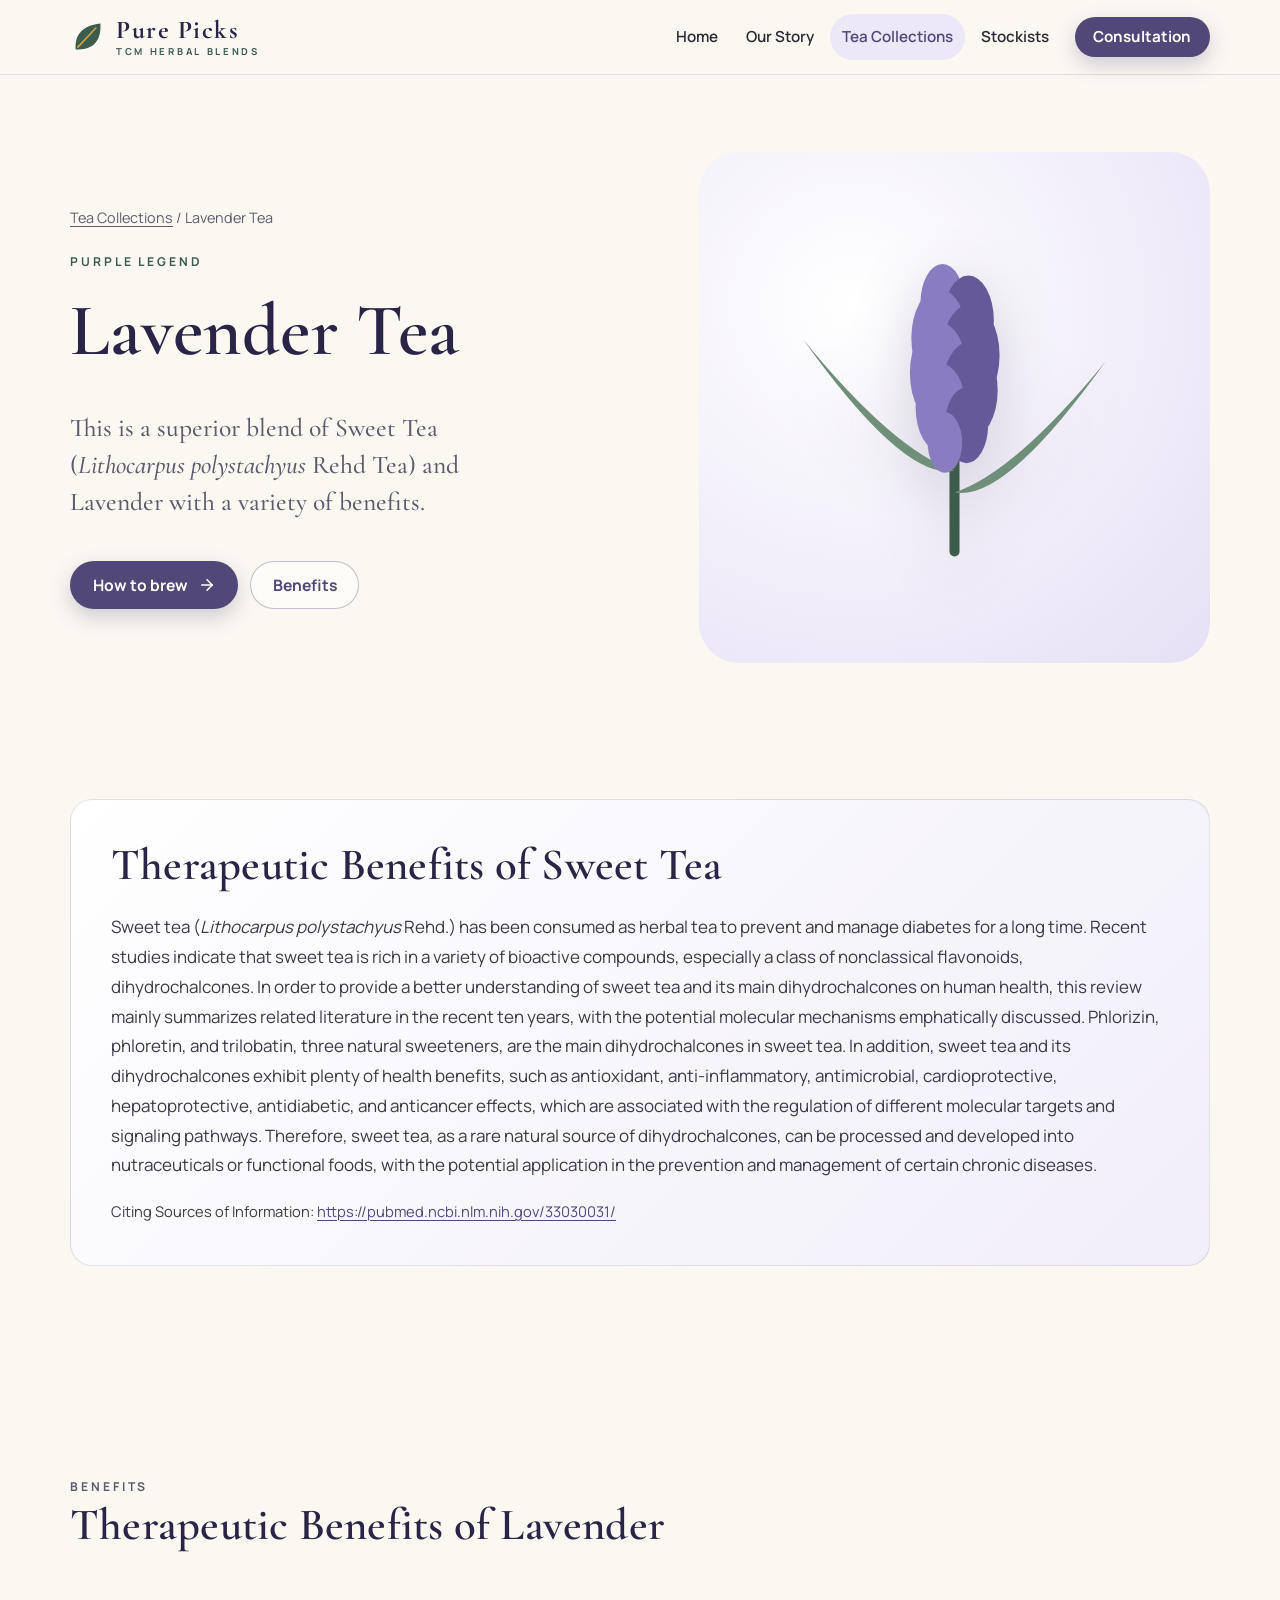
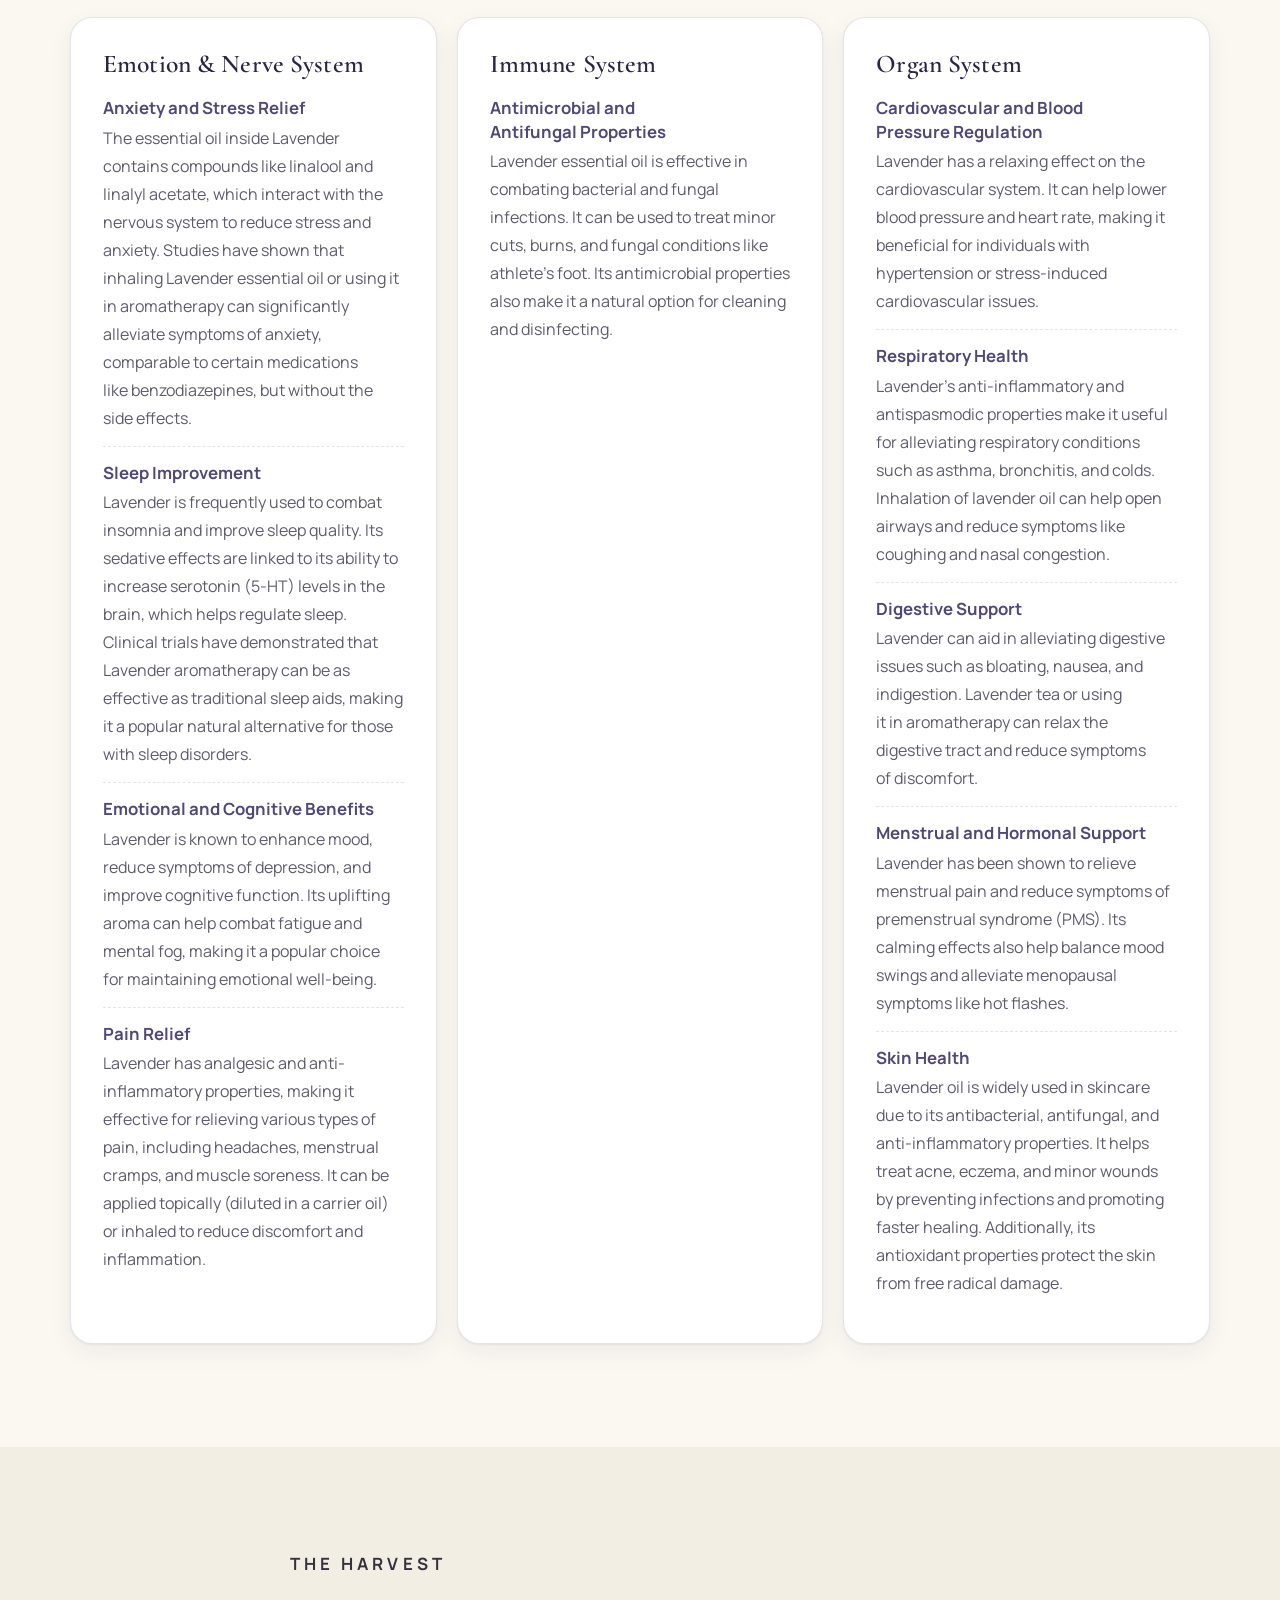
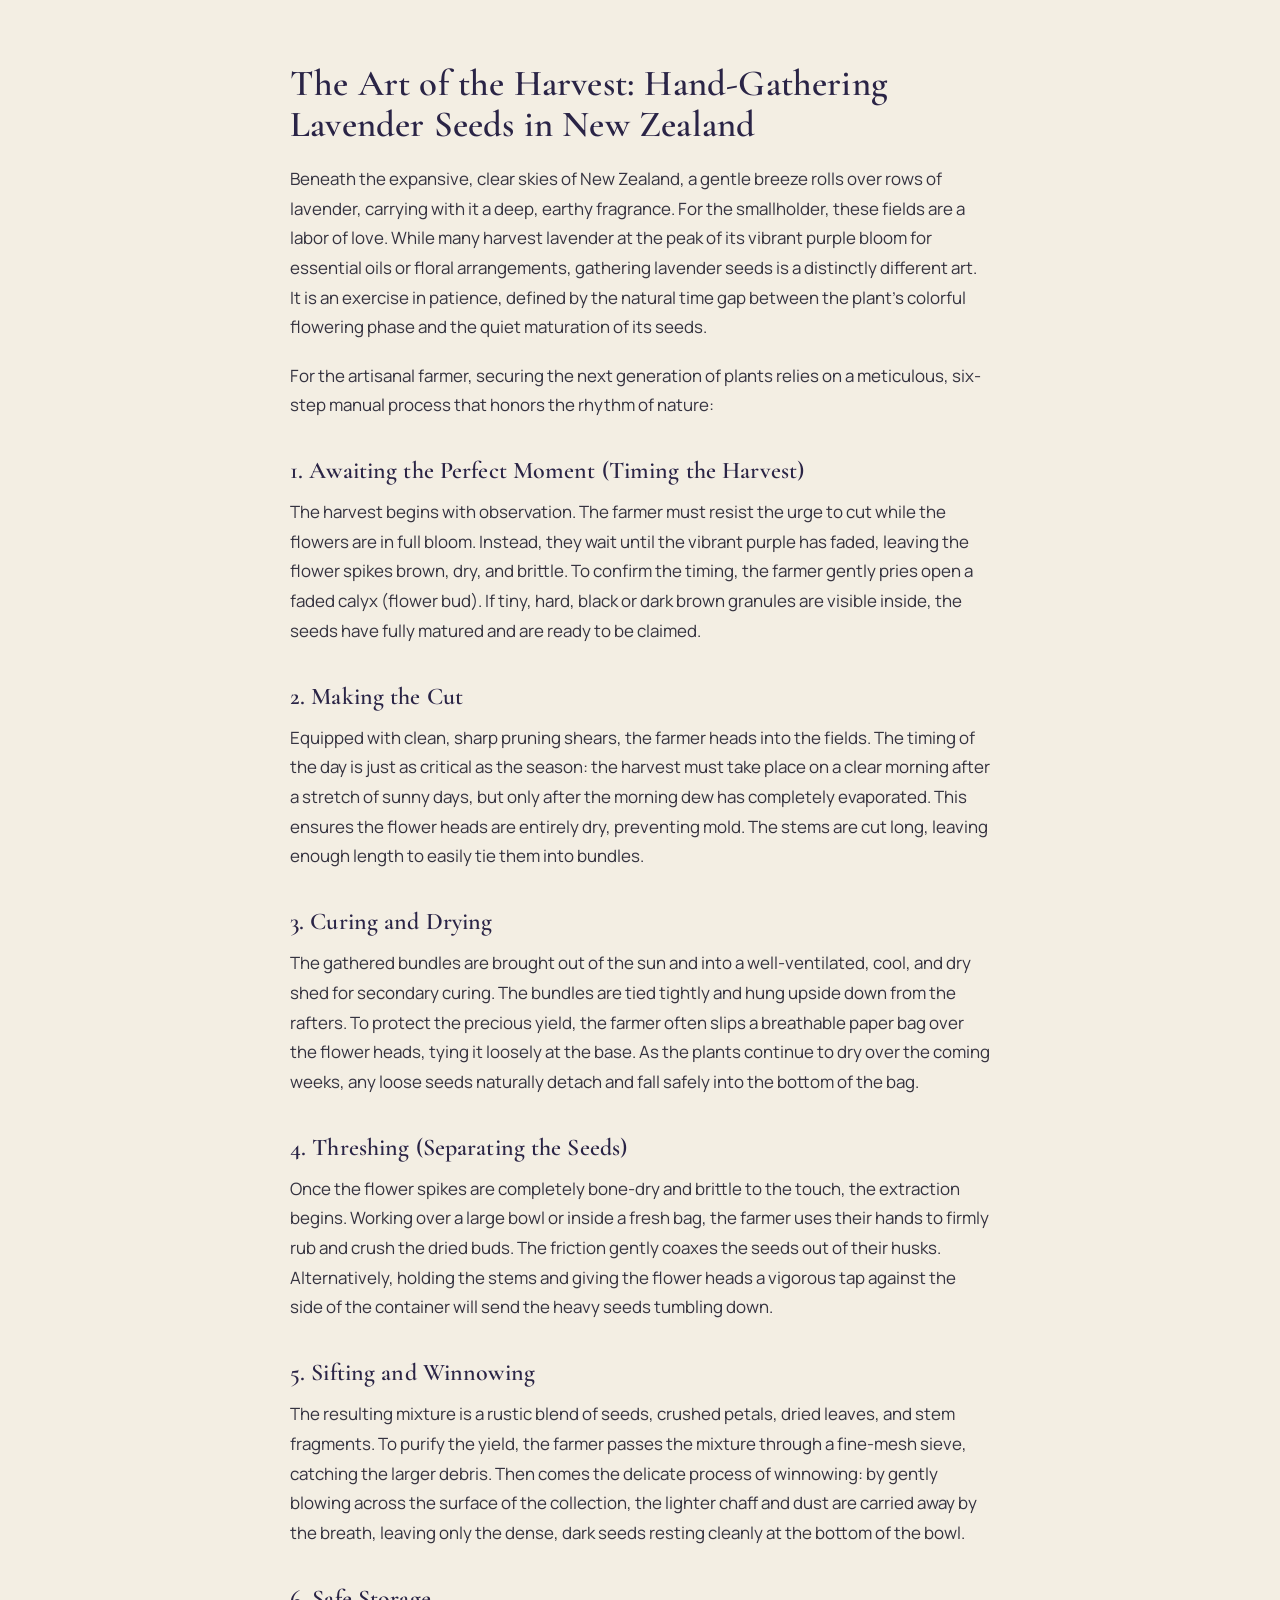
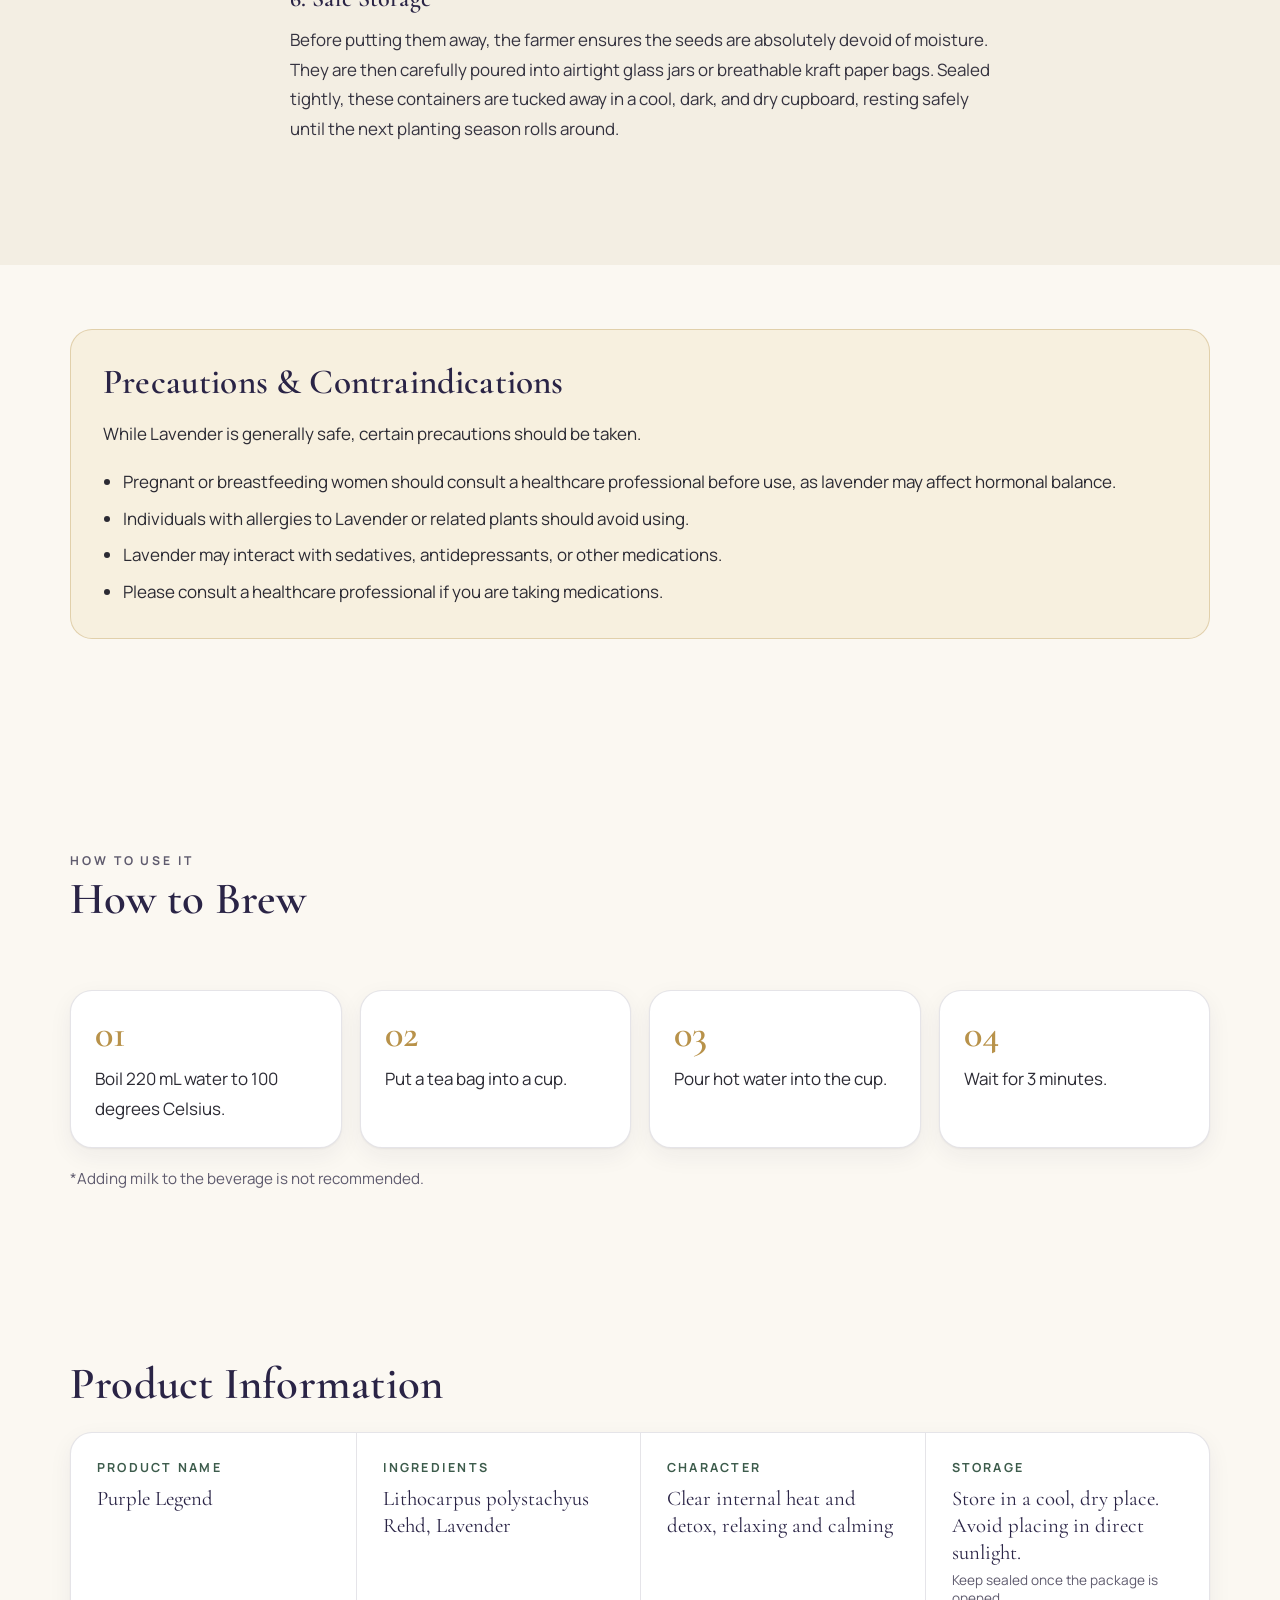
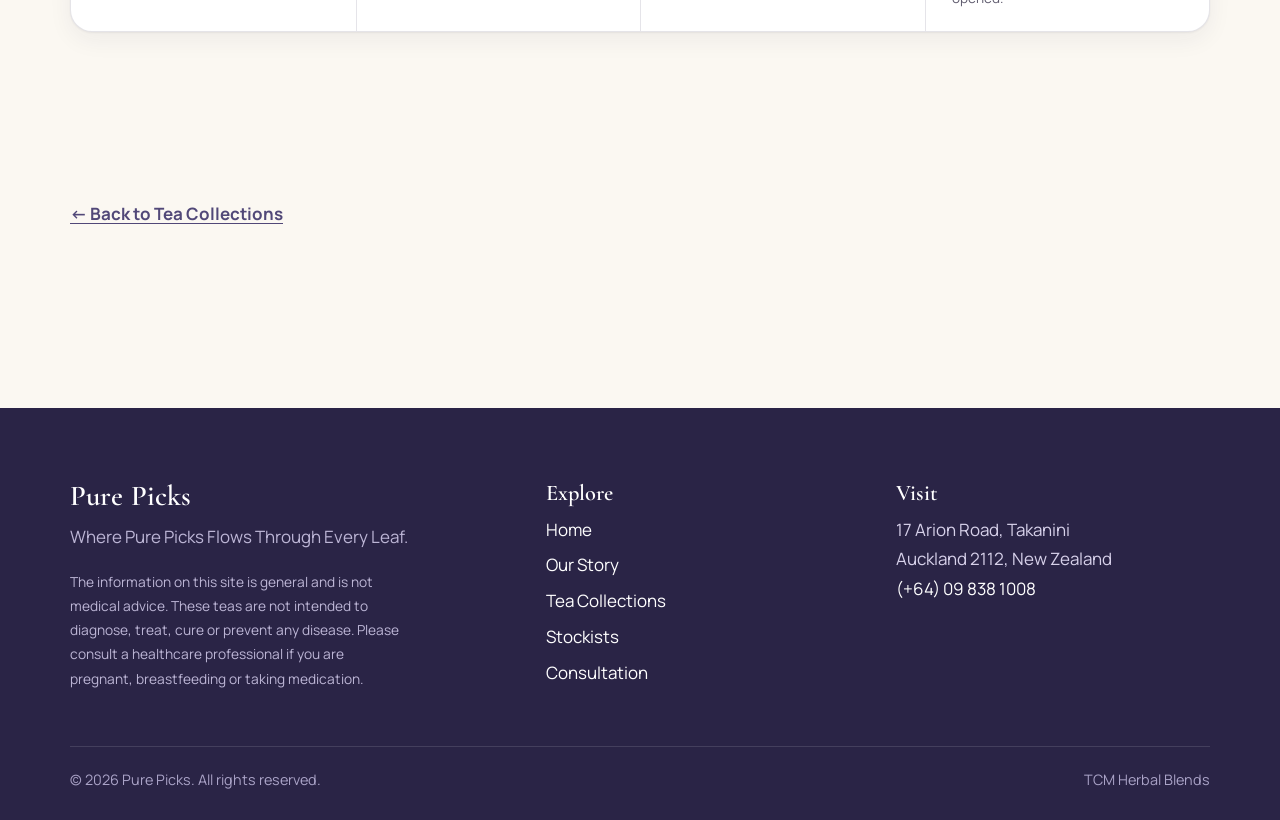
==== tea-collections/lavender-tea/index.html @ ba7e7a25 "Add Pure Picks website: static redesign of the Google Sites page Pages: home, our story, tea collect" ====
<!doctype html>
<html lang="en">
<head>
  <meta charset="utf-8">
  <meta name="viewport" content="width=device-width, initial-scale=1">
  <title>Lavender Tea | Pure Picks</title>
  <meta name="description" content="Lavender Tea from Pure Picks: Sweet Tea and Lavender, with the story of hand-gathering lavender seed in New Zealand.">
  <meta name="theme-color" content="#514878">
  <link rel="icon" href="../../assets/img/favicon.svg" type="image/svg+xml">
  <link rel="preconnect" href="https://fonts.googleapis.com">
  <link rel="preconnect" href="https://fonts.gstatic.com" crossorigin>
  <link rel="stylesheet" href="https://fonts.googleapis.com/css2?family=Cormorant+Garamond:ital,wght@0,500;0,600;0,700;1,500;1,600&amp;family=Manrope:wght@400;500;600;700&amp;family=Noto+Sans+TC:wght@400;500;700&amp;display=swap">
  <link rel="stylesheet" href="../../assets/css/styles.css">
  <script src="../../assets/js/main.js" defer></script>
</head>
<body>
  <a class="skip-link" href="#main">Skip to content</a>

  <header class="site-header">
    <div class="container header-inner">
      <a class="brand" href="../../" aria-label="Pure Picks home">
        <img src="../../assets/img/logo-mark.svg" alt="" width="36" height="36">
        <span class="brand-name">Pure Picks<small>TCM Herbal Blends</small></span>
      </a>
      <button class="nav-toggle" type="button" aria-expanded="false" aria-controls="site-nav">
        <span class="sr-only">Menu</span>
        <span class="bars" aria-hidden="true"></span>
      </button>
      <nav class="nav" id="site-nav" aria-label="Main">
        <a href="../../">Home</a>
        <a href="../../our-story/">Our Story</a>
        <a href="../" aria-current="page">Tea Collections</a>
        <a href="../../stockists/">Stockists</a>
        <a class="btn btn-primary" href="../../consultation/">Consultation</a>
      </nav>
    </div>
  </header>

  <main id="main">
    <section class="product-hero">
      <div class="container product-hero-grid">
        <div>
          <p class="crumbs"><a href="../">Tea Collections</a> / Lavender Tea</p>
          <p class="eyebrow">Purple Legend</p>
          <h1>Lavender Tea</h1>
          <p class="lede">This is a superior blend of Sweet Tea (<em>Lithocarpus polystachyus</em> Rehd Tea) and Lavender with a variety of benefits.</p>
          <div class="hero-actions">
            <a class="btn btn-primary" href="#how-to-brew">How to brew
              <svg viewBox="0 0 24 24" fill="none" stroke="currentColor" stroke-width="2" stroke-linecap="round" stroke-linejoin="round" aria-hidden="true"><line x1="5" y1="12" x2="19" y2="12"/><polyline points="12 5 19 12 12 19"/></svg>
            </a>
            <a class="btn btn-ghost" href="#benefits">Benefits</a>
          </div>
        </div>
        <div class="product-art tone-lavender">
          <img src="../../assets/img/icon-lavender.svg" alt="">
        </div>
      </div>
    </section>

    <section class="section section-tight" aria-labelledby="sweet-tea-heading">
      <div class="container">
        <div class="sweet-tea">
          <h2 id="sweet-tea-heading">Therapeutic Benefits of Sweet Tea</h2>
          <p>Sweet tea (<em>Lithocarpus polystachyus</em> Rehd.) has been consumed as herbal tea to prevent and manage diabetes for a long time. Recent studies indicate that sweet tea is rich in a variety of bioactive compounds, especially a class of nonclassical flavonoids, dihydrochalcones. In order to provide a better understanding of sweet tea and its main dihydrochalcones on human health, this review mainly summarizes related literature in the recent ten years, with the potential molecular mechanisms emphatically discussed. Phlorizin, phloretin, and trilobatin, three natural sweeteners, are the main dihydrochalcones in sweet tea. In addition, sweet tea and its dihydrochalcones exhibit plenty of health benefits, such as antioxidant, anti-inflammatory, antimicrobial, cardioprotective, hepatoprotective, antidiabetic, and anticancer effects, which are associated with the regulation of different molecular targets and signaling pathways. Therefore, sweet tea, as a rare natural source of dihydrochalcones, can be processed and developed into nutraceuticals or functional foods, with the potential application in the prevention and management of certain chronic diseases.</p>
          <p class="source">Citing Sources of Information: <a href="https://pubmed.ncbi.nlm.nih.gov/33030031/">https://pubmed.ncbi.nlm.nih.gov/33030031/</a></p>
        </div>
      </div>
    </section>

    <section class="section" id="benefits" aria-labelledby="benefits-heading">
      <div class="container">
        <div class="section-head">
          <div>
            <p class="eyebrow">Benefits</p>
            <h2 id="benefits-heading">Therapeutic Benefits of Lavender</h2>
          </div>
        </div>
        <div class="benefit-grid">
          <article class="benefit-card">
            <h3>Emotion &amp; Nerve System</h3>
            <ul class="benefit-list">
              <li>
                <h4>Anxiety and Stress Relief</h4>
                <p>The essential oil inside Lavender contains compounds like linalool and linalyl acetate, which interact with the nervous system to reduce stress and anxiety. Studies have shown that inhaling Lavender essential oil or using it in aromatherapy can significantly alleviate symptoms of anxiety, comparable to certain medications like benzodiazepines, but without the side effects.</p>
              </li>
              <li>
                <h4>Sleep Improvement</h4>
                <p>Lavender is frequently used to combat insomnia and improve sleep quality. Its sedative effects are linked to its ability to increase serotonin (5-HT) levels in the brain, which helps regulate sleep. Clinical trials have demonstrated that Lavender aromatherapy can be as effective as traditional sleep aids, making it a popular natural alternative for those with sleep disorders.</p>
              </li>
              <li>
                <h4>Emotional and Cognitive Benefits</h4>
                <p>Lavender is known to enhance mood, reduce symptoms of depression, and improve cognitive function. Its uplifting aroma can help combat fatigue and mental fog, making it a popular choice for maintaining emotional well-being.</p>
              </li>
              <li>
                <h4>Pain Relief</h4>
                <p>Lavender has analgesic and anti-inflammatory properties, making it effective for relieving various types of pain, including headaches, menstrual cramps, and muscle soreness. It can be applied topically (diluted in a carrier oil) or inhaled to reduce discomfort and inflammation.</p>
              </li>
            </ul>
          </article>

          <article class="benefit-card">
            <h3>Immune System</h3>
            <ul class="benefit-list">
              <li>
                <h4>Antimicrobial and Antifungal Properties</h4>
                <p>Lavender essential oil is effective in combating bacterial and fungal infections. It can be used to treat minor cuts, burns, and fungal conditions like athlete's foot. Its antimicrobial properties also make it a natural option for cleaning and disinfecting.</p>
              </li>
            </ul>
          </article>

          <article class="benefit-card">
            <h3>Organ System</h3>
            <ul class="benefit-list">
              <li>
                <h4>Cardiovascular and Blood Pressure Regulation</h4>
                <p>Lavender has a relaxing effect on the cardiovascular system. It can help lower blood pressure and heart rate, making it beneficial for individuals with hypertension or stress-induced cardiovascular issues.</p>
              </li>
              <li>
                <h4>Respiratory Health</h4>
                <p>Lavender's anti-inflammatory and antispasmodic properties make it useful for alleviating respiratory conditions such as asthma, bronchitis, and colds. Inhalation of lavender oil can help open airways and reduce symptoms like coughing and nasal congestion.</p>
              </li>
              <li>
                <h4>Digestive Support</h4>
                <p>Lavender can aid in alleviating digestive issues such as bloating, nausea, and indigestion. Lavender tea or using it in aromatherapy can relax the digestive tract and reduce symptoms of discomfort.</p>
              </li>
              <li>
                <h4>Menstrual and Hormonal Support</h4>
                <p>Lavender has been shown to relieve menstrual pain and reduce symptoms of premenstrual syndrome (PMS). Its calming effects also help balance mood swings and alleviate menopausal symptoms like hot flashes.</p>
              </li>
              <li>
                <h4>Skin Health</h4>
                <p>Lavender oil is widely used in skincare due to its antibacterial, antifungal, and anti-inflammatory properties. It helps treat acne, eczema, and minor wounds by preventing infections and promoting faster healing. Additionally, its antioxidant properties protect the skin from free radical damage.</p>
              </li>
            </ul>
          </article>
        </div>
      </div>
    </section>

    <section class="section section-alt" id="story" aria-labelledby="story-heading">
      <div class="container prose">
        <p class="eyebrow">The Harvest</p>
        <h2 id="story-heading">The Art of the Harvest: Hand-Gathering Lavender Seeds in New Zealand</h2>
        <p>Beneath the expansive, clear skies of New Zealand, a gentle breeze rolls over rows of lavender, carrying with it a deep, earthy fragrance. For the smallholder, these fields are a labor of love. While many harvest lavender at the peak of its vibrant purple bloom for essential oils or floral arrangements, gathering lavender seeds is a distinctly different art. It is an exercise in patience, defined by the natural time gap between the plant's colorful flowering phase and the quiet maturation of its seeds.</p>
        <p>For the artisanal farmer, securing the next generation of plants relies on a meticulous, six-step manual process that honors the rhythm of nature:</p>

        <h3>1. Awaiting the Perfect Moment (Timing the Harvest)</h3>
        <p>The harvest begins with observation. The farmer must resist the urge to cut while the flowers are in full bloom. Instead, they wait until the vibrant purple has faded, leaving the flower spikes brown, dry, and brittle. To confirm the timing, the farmer gently pries open a faded calyx (flower bud). If tiny, hard, black or dark brown granules are visible inside, the seeds have fully matured and are ready to be claimed.</p>

        <h3>2. Making the Cut</h3>
        <p>Equipped with clean, sharp pruning shears, the farmer heads into the fields. The timing of the day is just as critical as the season: the harvest must take place on a clear morning after a stretch of sunny days, but only after the morning dew has completely evaporated. This ensures the flower heads are entirely dry, preventing mold. The stems are cut long, leaving enough length to easily tie them into bundles.</p>

        <h3>3. Curing and Drying</h3>
        <p>The gathered bundles are brought out of the sun and into a well-ventilated, cool, and dry shed for secondary curing. The bundles are tied tightly and hung upside down from the rafters. To protect the precious yield, the farmer often slips a breathable paper bag over the flower heads, tying it loosely at the base. As the plants continue to dry over the coming weeks, any loose seeds naturally detach and fall safely into the bottom of the bag.</p>

        <h3>4. Threshing (Separating the Seeds)</h3>
        <p>Once the flower spikes are completely bone-dry and brittle to the touch, the extraction begins. Working over a large bowl or inside a fresh bag, the farmer uses their hands to firmly rub and crush the dried buds. The friction gently coaxes the seeds out of their husks. Alternatively, holding the stems and giving the flower heads a vigorous tap against the side of the container will send the heavy seeds tumbling down.</p>

        <h3>5. Sifting and Winnowing</h3>
        <p>The resulting mixture is a rustic blend of seeds, crushed petals, dried leaves, and stem fragments. To purify the yield, the farmer passes the mixture through a fine-mesh sieve, catching the larger debris. Then comes the delicate process of winnowing: by gently blowing across the surface of the collection, the lighter chaff and dust are carried away by the breath, leaving only the dense, dark seeds resting cleanly at the bottom of the bowl.</p>

        <h3>6. Safe Storage</h3>
        <p>Before putting them away, the farmer ensures the seeds are absolutely devoid of moisture. They are then carefully poured into airtight glass jars or breathable kraft paper bags. Sealed tightly, these containers are tucked away in a cool, dark, and dry cupboard, resting safely until the next planting season rolls around.</p>
      </div>
    </section>

    <section class="section section-tight" id="precautions" aria-labelledby="precautions-heading">
      <div class="container">
        <div class="notice">
          <h2 id="precautions-heading">Precautions &amp; Contraindications</h2>
          <p>While Lavender is generally safe, certain precautions should be taken.</p>
          <ul>
            <li>Pregnant or breastfeeding women should consult a healthcare professional before use, as lavender may affect hormonal balance.</li>
            <li>Individuals with allergies to Lavender or related plants should avoid using.</li>
            <li>Lavender may interact with sedatives, antidepressants, or other medications.</li>
            <li>Please consult a healthcare professional if you are taking medications.</li>
          </ul>
        </div>
      </div>
    </section>

    <section class="section" id="how-to-brew" aria-labelledby="brew-heading">
      <div class="container">
        <div class="section-head">
          <div>
            <p class="eyebrow">How to use it</p>
            <h2 id="brew-heading">How to Brew</h2>
          </div>
        </div>
        <ol class="steps">
          <li><p>Boil 220 mL water to 100 degrees Celsius.</p></li>
          <li><p>Put a tea bag into a cup.</p></li>
          <li><p>Pour hot water into the cup.</p></li>
          <li><p>Wait for 3 minutes.</p></li>
        </ol>
        <p class="brew-note">*Adding milk to the beverage is not recommended.</p>
      </div>
    </section>

    <section class="section section-tight" id="product-info" aria-labelledby="info-heading">
      <div class="container">
        <h2 id="info-heading">Product Information</h2>
        <dl class="info-card">
          <div>
            <dt>Product name</dt>
            <dd>Purple Legend</dd>
          </div>
          <div>
            <dt>Ingredients</dt>
            <dd>Lithocarpus polystachyus Rehd, Lavender</dd>
          </div>
          <div>
            <dt>Character</dt>
            <dd>Clear internal heat and detox, relaxing and calming</dd>
          </div>
          <div>
            <dt>Storage</dt>
            <dd>Store in a cool, dry place. Avoid placing in direct sunlight.<small>Keep sealed once the package is opened.</small></dd>
          </div>
        </dl>
      </div>
    </section>

    <section class="section section-tight">
      <div class="container">
        <a class="back-link" href="../">← Back to Tea Collections</a>
      </div>
    </section>
  </main>

  <footer class="site-footer">
    <div class="container">
      <div class="footer-grid">
        <div class="footer-brand">
          <h2>Pure Picks</h2>
          <p>Where Pure Picks Flows Through Every Leaf.</p>
          <p class="fineprint">The information on this site is general and is not medical advice. These teas are not intended to diagnose, treat, cure or prevent any disease. Please consult a healthcare professional if you are pregnant, breastfeeding or taking medication.</p>
        </div>
        <div>
          <h3>Explore</h3>
          <ul>
            <li><a href="../../">Home</a></li>
            <li><a href="../../our-story/">Our Story</a></li>
            <li><a href="../">Tea Collections</a></li>
            <li><a href="../../stockists/">Stockists</a></li>
            <li><a href="../../consultation/">Consultation</a></li>
          </ul>
        </div>
        <div>
          <h3>Visit</h3>
          <address>17 Arion Road, Takanini<br>Auckland 2112, New Zealand</address>
          <p><a href="tel:+6498381008">(+64) 09 838 1008</a></p>
        </div>
      </div>
      <div class="footer-bottom">
        <span>© <span id="year">2026</span> Pure Picks. All rights reserved.</span>
        <span>TCM Herbal Blends</span>
      </div>
    </div>
  </footer>
</body>
</html>
---- assets/css/styles.css ----
/* Pure Picks — site styles
   Palette and type follow the original Google Sites page: Cormorant Garamond
   headings in plum (#514878), a light airy background and lavender / manuka /
   rosemary botanicals. The layout is simpler and more editorial. */

:root {
  /* Colour tokens */
  --plum-900: #2a2446;
  --plum-700: #514878;
  --plum-500: #7d6fb5;
  --lavender-100: #ece8f7;
  --lavender-200: #dcd5ef;
  --sage-700: #3d5c4c;
  --sage-500: #6f8f7a;
  --sage-100: #e4ede4;
  --gold-500: #b8924a;
  --gold-100: #f7f0df;
  --cream: #fbf8f2;
  --paper: #ffffff;
  --sand: #f3eee3;
  --ink: #2b2a33;
  --muted: #5f5b6e;
  --line: rgba(42, 36, 70, 0.12);
  --shadow-sm: 0 1px 2px rgba(42, 36, 70, 0.06), 0 8px 24px rgba(42, 36, 70, 0.06);
  --shadow-md: 0 2px 6px rgba(42, 36, 70, 0.06), 0 22px 44px rgba(42, 36, 70, 0.12);

  /* Type */
  --serif: "Cormorant Garamond", "Noto Serif TC", "Times New Roman", serif;
  --sans: "Manrope", "Noto Sans TC", system-ui, -apple-system, "Segoe UI", Roboto, sans-serif;

  /* Layout */
  --radius-lg: 22px;
  --gutter: 16px;
  --maxw: 1140px;
}

@media (min-width: 720px) {
  :root { --gutter: 28px; }
}

*,
*::before,
*::after { box-sizing: border-box; }

html {
  scroll-behavior: smooth;
  -webkit-text-size-adjust: 100%;
}

body {
  margin: 0;
  background: var(--cream);
  color: var(--ink);
  font-family: var(--sans);
  font-size: 1.0625rem;
  line-height: 1.75;
  -webkit-font-smoothing: antialiased;
  text-rendering: optimizeLegibility;
}

img,
svg {
  display: block;
  max-width: 100%;
  height: auto;
}

a {
  color: var(--plum-700);
  text-underline-offset: 3px;
  text-decoration-thickness: 1px;
}
a:hover { color: var(--plum-900); }

:focus-visible {
  outline: 3px solid var(--gold-500);
  outline-offset: 3px;
  border-radius: 4px;
}

h1,
h2,
h3,
h4 {
  margin: 0 0 0.5em;
  font-family: var(--serif);
  font-weight: 600;
  line-height: 1.12;
  letter-spacing: 0.005em;
  color: var(--plum-900);
  text-wrap: balance;
}
h1 { font-size: clamp(2.7rem, 6vw, 4.6rem); }
h2 { font-size: clamp(2rem, 3.6vw, 2.8rem); }
h3 { font-size: clamp(1.45rem, 2.4vw, 1.75rem); }
h4 {
  margin-bottom: 4px;
  font-family: var(--sans);
  font-size: 1.05rem;
  font-weight: 700;
  line-height: 1.4;
  letter-spacing: 0;
  color: var(--plum-700);
}

p {
  margin: 0 0 1.1em;
  text-wrap: pretty;
}
ul,
ol {
  margin: 0 0 1.1em;
  padding-left: 1.2em;
}
li + li { margin-top: 0.4em; }
address { font-style: normal; }
em { font-style: italic; }

.sr-only {
  position: absolute;
  width: 1px;
  height: 1px;
  margin: -1px;
  padding: 0;
  overflow: hidden;
  clip: rect(0, 0, 0, 0);
  white-space: nowrap;
  border: 0;
}

.skip-link {
  position: absolute;
  left: 12px;
  top: -60px;
  z-index: 100;
  padding: 10px 16px;
  border-radius: 10px;
  background: var(--plum-900);
  color: #fff;
  text-decoration: none;
}
.skip-link:focus {
  top: 12px;
  color: #fff;
}

.container {
  width: min(var(--maxw), 100% - 2 * var(--gutter));
  margin-inline: auto;
}

/* ---------- Header ---------- */

.site-header {
  position: sticky;
  top: 0;
  z-index: 50;
  background: rgba(251, 248, 242, 0.9);
  -webkit-backdrop-filter: blur(12px);
  backdrop-filter: blur(12px);
  border-bottom: 1px solid var(--line);
}

.header-inner {
  display: flex;
  align-items: center;
  justify-content: space-between;
  gap: 20px;
  min-height: 74px;
}

.brand {
  display: inline-flex;
  align-items: center;
  gap: 10px;
  color: var(--plum-900);
  text-decoration: none;
}
.brand img {
  width: 36px;
  height: 36px;
}

.brand-name {
  font-family: var(--serif);
  font-size: 1.6rem;
  font-weight: 700;
  letter-spacing: 0.06em;
  line-height: 1;
}
.brand-name small {
  display: block;
  margin-top: 4px;
  font-family: var(--sans);
  font-size: 0.6rem;
  font-weight: 700;
  letter-spacing: 0.28em;
  text-transform: uppercase;
  color: var(--sage-700);
}

.nav {
  display: flex;
  align-items: center;
  gap: 4px;
}
.nav a:not(.btn) {
  padding: 10px 12px;
  border-radius: 999px;
  color: var(--ink);
  font-size: 0.95rem;
  font-weight: 600;
  text-decoration: none;
}
.nav a:not(.btn):hover,
.nav a[aria-current="page"]:not(.btn) {
  background: var(--lavender-100);
  color: var(--plum-700);
}
.nav .btn {
  margin-left: 10px;
  padding: 0.6rem 1.1rem;
  font-size: 0.95rem;
}

.nav-toggle {
  display: none;
  align-items: center;
  justify-content: center;
  width: 44px;
  height: 44px;
  border: 1px solid var(--line);
  border-radius: 12px;
  background: #fff;
  cursor: pointer;
}
.nav-toggle .bars {
  position: relative;
  display: block;
  width: 18px;
  height: 2px;
  border-radius: 2px;
  background: var(--plum-900);
}
.nav-toggle .bars::before,
.nav-toggle .bars::after {
  content: "";
  position: absolute;
  left: 0;
  width: 18px;
  height: 2px;
  border-radius: 2px;
  background: var(--plum-900);
}
.nav-toggle .bars::before { top: -6px; }
.nav-toggle .bars::after { top: 6px; }

@media (max-width: 900px) {
  .nav-toggle { display: inline-flex; }

  .nav {
    display: none;
    position: absolute;
    top: 100%;
    left: 0;
    right: 0;
    flex-direction: column;
    align-items: stretch;
    gap: 2px;
    padding: 12px var(--gutter) 22px;
    background: var(--cream);
    border-bottom: 1px solid var(--line);
    box-shadow: var(--shadow-sm);
  }
  .site-header.is-open .nav { display: flex; }
  .nav a:not(.btn) {
    padding: 14px 12px;
    font-size: 1.02rem;
  }
  .nav .btn {
    margin: 10px 0 0;
    justify-content: center;
  }
}

/* ---------- Buttons ---------- */

.btn {
  display: inline-flex;
  align-items: center;
  gap: 10px;
  padding: 0.85rem 1.35rem;
  border: 1.5px solid transparent;
  border-radius: 999px;
  font-family: var(--sans);
  font-size: 0.98rem;
  font-weight: 700;
  line-height: 1.2;
  text-decoration: none;
  cursor: pointer;
  transition: background-color 0.2s ease, color 0.2s ease, transform 0.2s ease, border-color 0.2s ease;
}
.btn svg {
  flex: none;
  width: 18px;
  height: 18px;
}
.btn-primary {
  background: var(--plum-700);
  color: #fff;
  box-shadow: 0 8px 20px rgba(81, 72, 120, 0.25);
}
.btn-primary:hover {
  background: var(--plum-900);
  color: #fff;
  transform: translateY(-1px);
}
.btn-ghost {
  border-color: rgba(81, 72, 120, 0.35);
  background: rgba(255, 255, 255, 0.55);
  color: var(--plum-700);
}
.btn-ghost:hover {
  border-color: var(--plum-700);
  background: var(--plum-700);
  color: #fff;
}

.hero-actions {
  display: flex;
  flex-wrap: wrap;
  gap: 12px;
}

/* ---------- Type helpers ---------- */

.eyebrow {
  display: inline-block;
  margin: 0 0 18px;
  font-family: var(--sans);
  font-size: 0.76rem;
  font-weight: 700;
  letter-spacing: 0.24em;
  text-transform: uppercase;
  color: var(--sage-700);
}
.eyebrow-light { color: #cfc6ea; }

.lede {
  max-width: 34ch;
  margin-bottom: 1.6em;
  font-family: var(--serif);
  font-size: clamp(1.35rem, 2.2vw, 1.6rem);
  font-weight: 500;
  line-height: 1.45;
  color: var(--muted);
}

/* ---------- Home hero ---------- */

.hero {
  position: relative;
  overflow: hidden;
  background:
    radial-gradient(900px 500px at 85% 15%, rgba(255, 255, 255, 0.9), rgba(255, 255, 255, 0) 60%),
    radial-gradient(700px 500px at 0% 100%, rgba(111, 143, 122, 0.22), rgba(111, 143, 122, 0) 60%),
    linear-gradient(160deg, #ece8f7 0%, #f6f2ea 55%, #e4ede4 100%);
}
.hero-grid {
  display: grid;
  grid-template-columns: minmax(0, 1.1fr) minmax(0, 0.9fr);
  gap: clamp(24px, 4vw, 56px);
  align-items: center;
  padding: clamp(56px, 9vw, 120px) 0;
}
.hero h1 { margin-bottom: 0.45em; }
.hero h1 .accent {
  display: block;
  color: var(--plum-700);
  font-style: italic;
  font-weight: 500;
}
.hero-art img {
  width: 100%;
  max-width: 520px;
  margin-inline: auto;
  filter: drop-shadow(0 24px 40px rgba(42, 36, 70, 0.18));
}

/* ---------- Values strip ---------- */

.values-band {
  background: var(--paper);
  border-top: 1px solid var(--line);
  border-bottom: 1px solid var(--line);
}
.values {
  display: grid;
  grid-template-columns: repeat(3, minmax(0, 1fr));
}
.value {
  padding: 36px 28px;
  border-left: 1px solid var(--line);
}
.value:first-child { border-left: 0; }
.value-num {
  display: block;
  margin-bottom: 6px;
  font-family: var(--serif);
  font-size: 1.1rem;
  letter-spacing: 0.12em;
  color: var(--gold-500);
}
.value h3 {
  margin: 0;
  font-size: 1.6rem;
}

/* ---------- Sections and cards ---------- */

.section { padding: clamp(60px, 8vw, 110px) 0; }
.section-tight { padding: clamp(36px, 5vw, 64px) 0 clamp(60px, 8vw, 110px); }
.section-alt { background: var(--sand); }

.section-head {
  display: flex;
  flex-wrap: wrap;
  align-items: flex-end;
  justify-content: space-between;
  gap: 16px 32px;
  margin-bottom: clamp(28px, 4vw, 44px);
}
.section-head p {
  max-width: 46ch;
  margin: 0;
  color: var(--muted);
}

.grid {
  display: grid;
  gap: clamp(18px, 2.4vw, 26px);
  grid-template-columns: repeat(auto-fit, minmax(260px, 1fr));
}
.grid-2 {
  grid-template-columns: repeat(auto-fit, minmax(min(100%, 380px), 1fr));
}

.card {
  position: relative;
  display: flex;
  flex-direction: column;
  padding: clamp(24px, 3vw, 34px);
  border: 1px solid var(--line);
  border-radius: var(--radius-lg);
  background: var(--paper);
  box-shadow: var(--shadow-sm);
  transition: transform 0.25s ease, box-shadow 0.25s ease;
}
.card:hover {
  transform: translateY(-4px);
  box-shadow: var(--shadow-md);
}
.card h3 { margin-bottom: 0.35em; }
.card p { color: var(--muted); }

.card-link {
  display: inline-flex;
  align-items: center;
  gap: 8px;
  margin-top: auto;
  padding-top: 12px;
  font-weight: 700;
  text-decoration: none;
}
.card-link svg {
  width: 18px;
  height: 18px;
  transition: transform 0.2s ease;
}
/* Make the whole card clickable through the link. */
.card-link::after {
  content: "";
  position: absolute;
  inset: 0;
  border-radius: inherit;
}
.card:hover .card-link svg { transform: translateX(3px); }

.card-art {
  display: grid;
  place-items: center;
  width: 84px;
  height: 84px;
  margin-bottom: 18px;
  border-radius: 50%;
}
.card-art img {
  width: 58px;
  height: 58px;
}
.tone-lavender { background: radial-gradient(circle at 30% 30%, #ffffff, #e6e0f5); }
.tone-gold { background: radial-gradient(circle at 30% 30%, #ffffff, #f6ecd4); }
.tone-sage { background: radial-gradient(circle at 30% 30%, #ffffff, #dde9de); }

.kicker {
  margin-bottom: 6px;
  font-size: 0.78rem;
  font-weight: 700;
  letter-spacing: 0.18em;
  text-transform: uppercase;
  color: var(--gold-500);
}

/* ---------- Call-to-action band ---------- */

.band {
  display: flex;
  flex-wrap: wrap;
  align-items: center;
  justify-content: space-between;
  gap: 24px;
  padding: clamp(32px, 5vw, 56px);
  border-radius: var(--radius-lg);
  background: linear-gradient(120deg, var(--plum-900), #3f3666);
  color: #efeaf8;
}
.band h2 { color: #fff; }
.band p {
  max-width: 52ch;
  margin: 0;
  color: #d9d2ee;
}
.band .btn-primary {
  background: #fff;
  color: var(--plum-900);
  box-shadow: none;
}
.band .btn-primary:hover {
  background: var(--gold-100);
  color: var(--plum-900);
}

/* ---------- Page hero (inner pages) ---------- */

.page-hero {
  padding: clamp(56px, 8vw, 96px) 0 clamp(28px, 4vw, 48px);
  text-align: center;
  background: radial-gradient(800px 380px at 50% 0%, #ece8f7, rgba(236, 232, 247, 0) 70%);
}
.page-hero .eyebrow { margin-bottom: 14px; }
.page-hero h1 { margin: 0; }
.page-hero p {
  max-width: 60ch;
  margin: 16px auto 0;
  font-family: var(--serif);
  font-size: 1.35rem;
  color: var(--muted);
}

/* ---------- Prose (story) ---------- */

.prose {
  max-width: 700px;
  margin-inline: auto;
}
.prose h2 {
  margin-top: 1.8em;
  font-size: clamp(1.8rem, 3vw, 2.3rem);
}
.prose h3 {
  margin-top: 1.6em;
  font-size: 1.5rem;
}
.prose p {
  font-size: 1.06rem;
  color: #34323f;
}
.prose .lead {
  font-family: var(--serif);
  font-size: clamp(1.35rem, 2vw, 1.6rem);
  font-weight: 500;
  line-height: 1.5;
  color: var(--plum-700);
}
.divider {
  display: flex;
  justify-content: center;
  margin: 2.4em 0;
}
.divider img {
  width: 34px;
  height: 34px;
  opacity: 0.85;
}

.values-list {
  display: grid;
  gap: 10px;
  margin: 1em 0 1.4em;
  padding: 0;
  list-style: none;
}
.values-list li {
  margin: 0;
  padding: 12px 18px;
  border: 1px solid var(--line);
  border-radius: 14px;
  background: var(--paper);
  font-family: var(--serif);
  font-size: 1.3rem;
  font-weight: 600;
  color: var(--plum-900);
}

/* ---------- Product pages ---------- */

.product-hero {
  padding: clamp(40px, 6vw, 80px) 0 clamp(40px, 6vw, 72px);
}
.product-hero-grid {
  display: grid;
  grid-template-columns: minmax(0, 1.05fr) minmax(0, 0.95fr);
  gap: clamp(28px, 5vw, 64px);
  align-items: center;
}
.crumbs {
  margin-bottom: 14px;
  font-size: 0.9rem;
  color: var(--muted);
}
.crumbs a { color: var(--muted); }
.product-art {
  display: grid;
  place-items: center;
  aspect-ratio: 1 / 1;
  overflow: hidden;
  border-radius: 40px;
}
.product-art img {
  width: 60%;
  height: auto;
  filter: drop-shadow(0 16px 30px rgba(42, 36, 70, 0.18));
}

.benefit-grid {
  display: grid;
  gap: 20px;
  grid-template-columns: repeat(auto-fit, minmax(290px, 1fr));
}
.benefit-card {
  padding: clamp(24px, 3vw, 32px);
  border: 1px solid var(--line);
  border-radius: var(--radius-lg);
  background: var(--paper);
  box-shadow: var(--shadow-sm);
}
.benefit-card h3 {
  margin-bottom: 18px;
  font-size: 1.6rem;
}
.benefit-list {
  margin: 0;
  padding: 0;
  list-style: none;
}
.benefit-list li {
  margin: 0;
  padding: 14px 0;
  border-top: 1px dashed var(--line);
}
.benefit-list li:first-child {
  padding-top: 0;
  border-top: 0;
}
.benefit-list p {
  margin: 0;
  font-size: 1rem;
  color: var(--muted);
}

.sweet-tea {
  padding: clamp(24px, 3.4vw, 40px);
  border: 1px solid var(--line);
  border-radius: var(--radius-lg);
  background: linear-gradient(135deg, #ffffff, #f1eef9);
}
.sweet-tea p { color: #3c3a48; }
.source {
  margin: 0;
  font-size: 0.92rem;
  color: var(--muted);
}

.notice {
  padding: clamp(22px, 3vw, 32px);
  border: 1px solid rgba(184, 146, 74, 0.35);
  border-radius: var(--radius-lg);
  background: var(--gold-100);
}
.notice h2 { font-size: clamp(1.8rem, 3vw, 2.2rem); }
.notice ul { margin-bottom: 0; }

.steps {
  display: grid;
  gap: 18px;
  grid-template-columns: repeat(auto-fit, minmax(200px, 1fr));
  margin: 0;
  padding: 0;
  list-style: none;
  counter-reset: step;
}
.steps li {
  margin: 0;
  padding: 24px;
  counter-increment: step;
  border: 1px solid var(--line);
  border-radius: var(--radius-lg);
  background: var(--paper);
  box-shadow: var(--shadow-sm);
}
.steps li::before {
  content: counter(step, decimal-leading-zero);
  display: block;
  margin-bottom: 10px;
  font-family: var(--serif);
  font-size: 2.4rem;
  font-weight: 600;
  line-height: 1;
  color: var(--gold-500);
}
.steps li p {
  margin: 0;
  color: var(--ink);
}
.brew-note {
  margin: 18px 0 0;
  font-size: 0.95rem;
  color: var(--muted);
}

.info-card {
  display: grid;
  grid-template-columns: repeat(auto-fit, minmax(200px, 1fr));
  margin: 0;
  overflow: hidden;
  border: 1px solid var(--line);
  border-radius: var(--radius-lg);
  background: var(--paper);
  box-shadow: var(--shadow-sm);
}
.info-card > div {
  padding: 24px 26px;
  border-left: 1px solid var(--line);
}
.info-card > div:first-child { border-left: 0; }
.info-card dt {
  margin-bottom: 6px;
  font-size: 0.78rem;
  font-weight: 700;
  letter-spacing: 0.18em;
  text-transform: uppercase;
  color: var(--sage-700);
}
.info-card dd {
  margin: 0;
  font-family: var(--serif);
  font-size: 1.3rem;
  line-height: 1.3;
  color: var(--plum-900);
}
.info-card dd small {
  display: block;
  margin-top: 6px;
  font-family: var(--sans);
  font-size: 0.85rem;
  color: var(--muted);
}

.back-link {
  display: inline-flex;
  align-items: center;
  gap: 8px;
  font-weight: 700;
}

/* ---------- Stockists and contact ---------- */

.region-label {
  margin-bottom: 8px;
  font-size: 0.78rem;
  font-weight: 700;
  letter-spacing: 0.2em;
  text-transform: uppercase;
  color: var(--gold-500);
}
.contact-list {
  margin: 18px 0 0;
}
.contact-list > div {
  display: grid;
  grid-template-columns: 84px minmax(0, 1fr);
  gap: 12px;
  padding: 10px 0;
  border-top: 1px dashed var(--line);
}
.contact-list dt {
  font-size: 0.92rem;
  color: var(--muted);
}
.contact-list dd {
  margin: 0;
  color: var(--ink);
}

.tile {
  flex-direction: column;
  align-items: flex-start;
  gap: 14px;
}
.tile-icon {
  display: grid;
  place-items: center;
  flex: none;
  width: 52px;
  height: 52px;
  border-radius: 16px;
  background: var(--lavender-100);
  color: var(--plum-700);
}
.tile-icon svg {
  width: 24px;
  height: 24px;
  fill: none;
  stroke: currentColor;
  stroke-width: 1.8;
  stroke-linecap: round;
  stroke-linejoin: round;
}
.tile h3 {
  margin-bottom: 4px;
  font-size: 1.4rem;
}
.tile p {
  margin: 0;
  color: var(--muted);
}

/* ---------- Footer ---------- */

.site-footer {
  margin-top: clamp(40px, 6vw, 80px);
  padding: clamp(48px, 6vw, 72px) 0 28px;
  background: var(--plum-900);
  color: #d7d1ea;
}
.footer-grid {
  display: grid;
  gap: 36px;
  grid-template-columns: 1.4fr 1fr 1fr;
}
.site-footer h2,
.site-footer h3 {
  margin-bottom: 10px;
  font-family: var(--serif);
  color: #fff;
}
.site-footer h2 { font-size: 1.8rem; }
.site-footer h3 { font-size: 1.4rem; }
.site-footer a {
  color: #fff;
  text-decoration: none;
}
.site-footer a:hover { text-decoration: underline; }
.site-footer ul {
  margin: 0;
  padding: 0;
  list-style: none;
}
.site-footer li { margin: 6px 0; }
.footer-brand p {
  max-width: 42ch;
  color: #bdb6d6;
}
.fineprint {
  max-width: 70ch;
  margin-top: 14px;
  font-size: 0.86rem;
  color: #aaa3c7;
}
.footer-bottom {
  display: flex;
  flex-wrap: wrap;
  justify-content: space-between;
  gap: 12px;
  margin-top: 40px;
  padding-top: 20px;
  border-top: 1px solid rgba(255, 255, 255, 0.12);
  font-size: 0.9rem;
  color: #aaa3c7;
}

/* ---------- Responsive ---------- */

@media (max-width: 900px) {
  .hero-grid,
  .product-hero-grid {
    grid-template-columns: 1fr;
  }
  .hero-art { order: -1; }
  .hero-art img { max-width: 360px; }
  .product-art {
    width: 100%;
    max-width: 420px;
    margin: 0 auto;
  }
}

@media (max-width: 800px) {
  .values { grid-template-columns: 1fr; }
  .value {
    padding: 26px 20px;
    border-left: 0;
    border-top: 1px solid var(--line);
  }
  .value:first-child { border-top: 0; }
}

@media (max-width: 760px) {
  .footer-grid { grid-template-columns: 1fr; }
  .band {
    flex-direction: column;
    align-items: flex-start;
  }
  .info-card > div {
    border-left: 0;
    border-top: 1px solid var(--line);
  }
  .info-card > div:first-child { border-top: 0; }
}

@media (prefers-reduced-motion: reduce) {
  *,
  *::before,
  *::after {
    transition: none !important;
    animation: none !important;
    scroll-behavior: auto !important;
  }
}
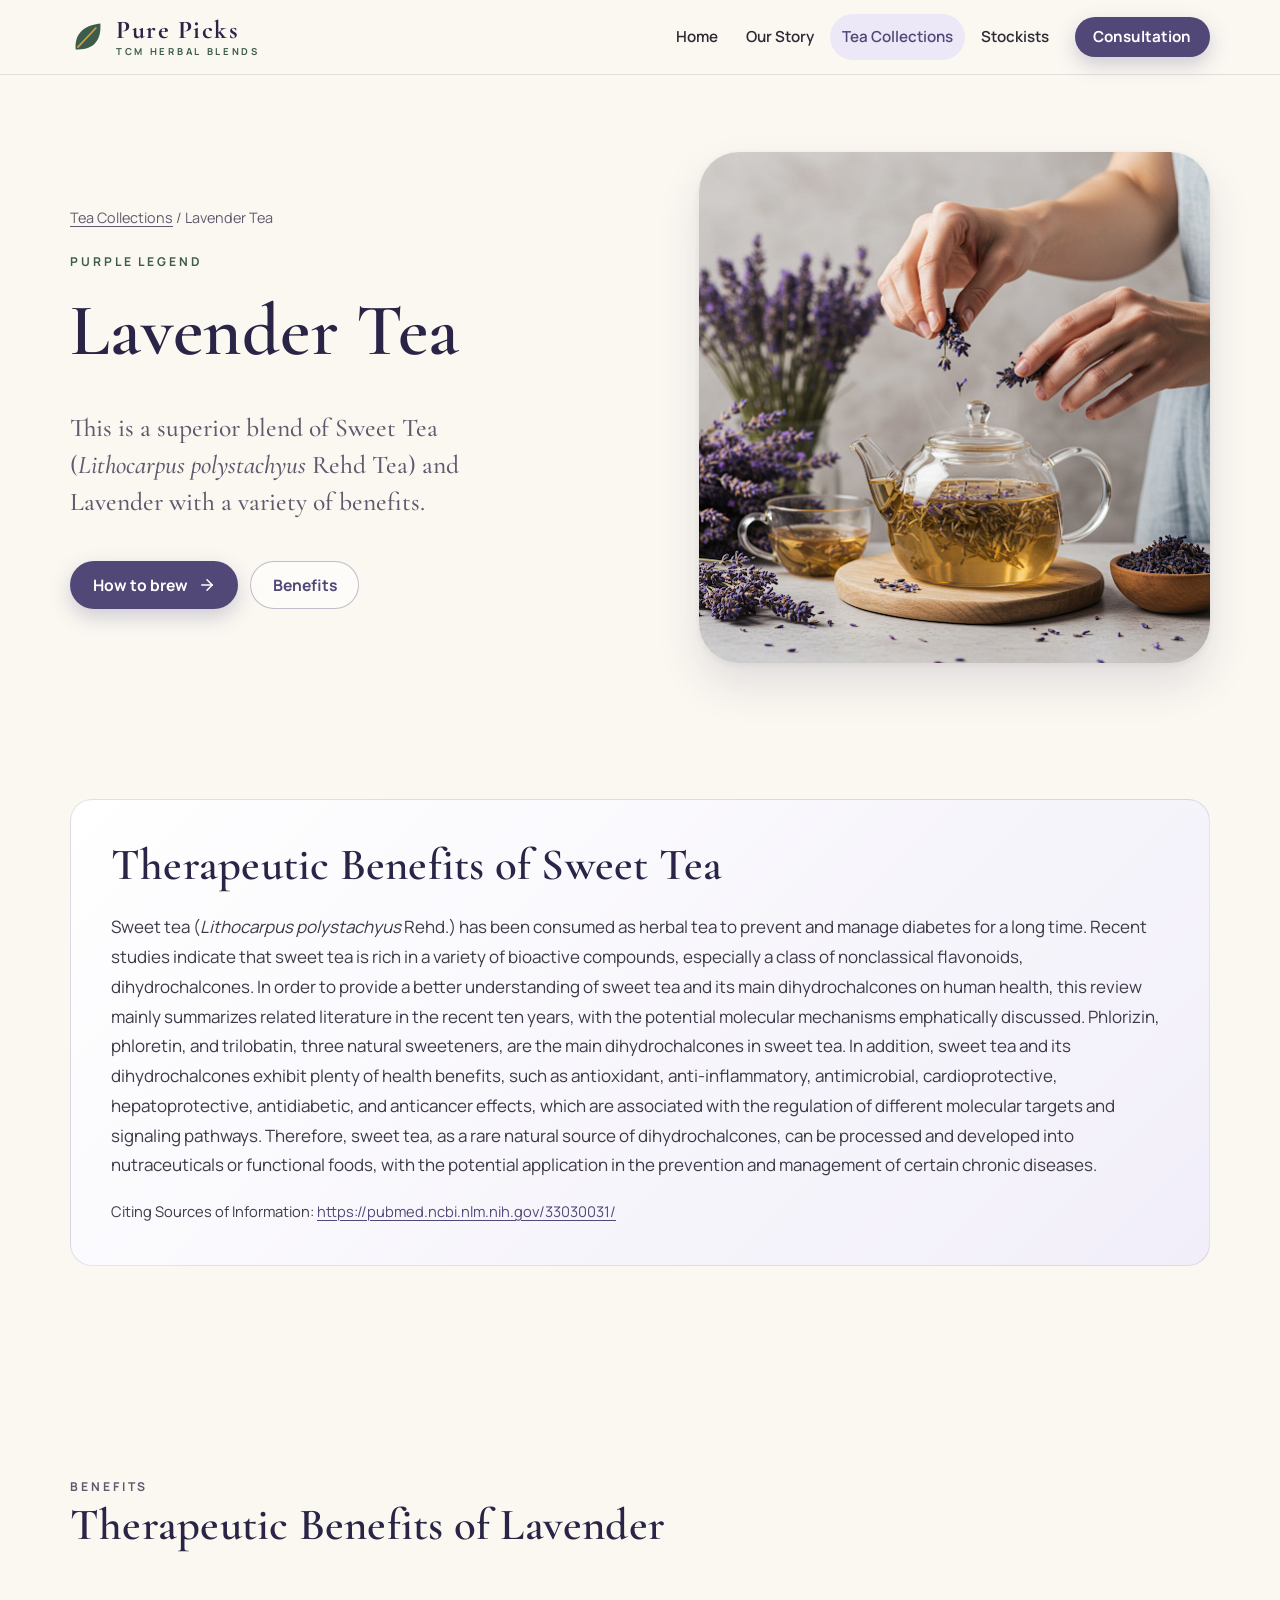
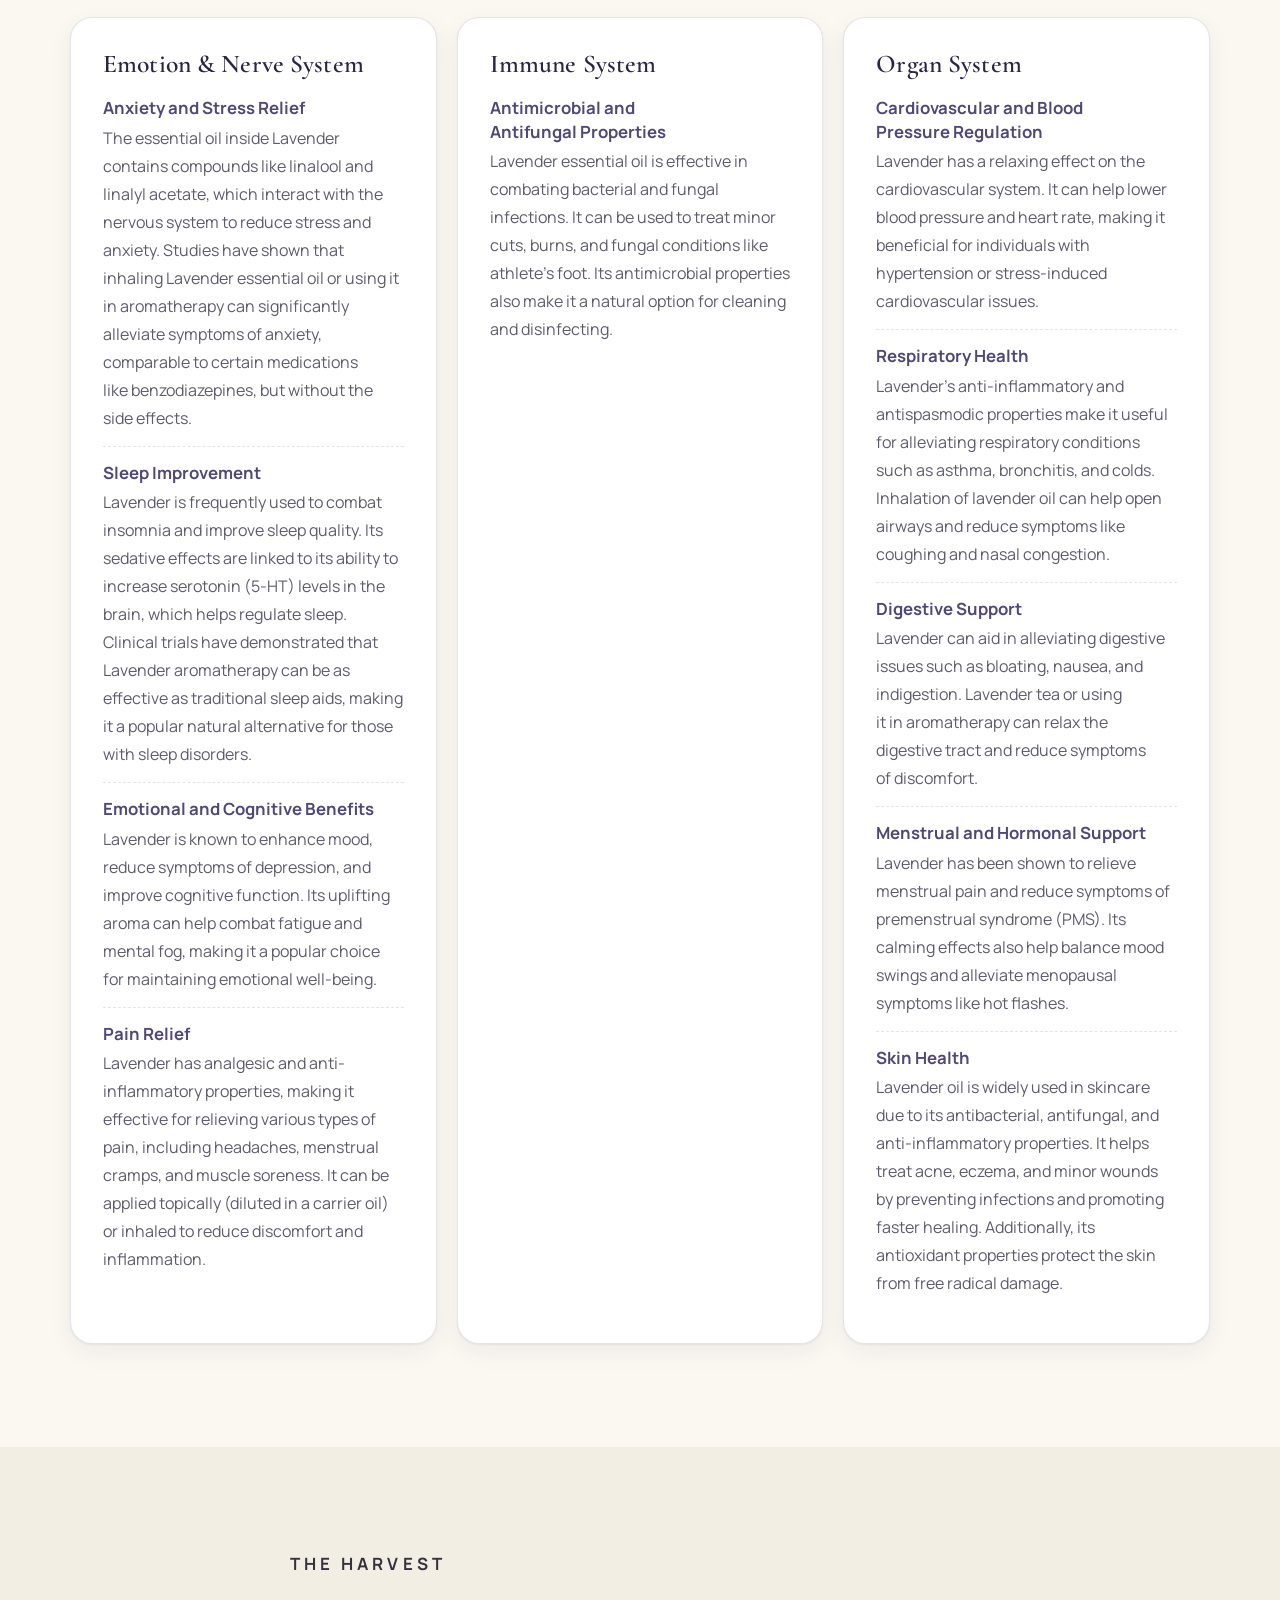
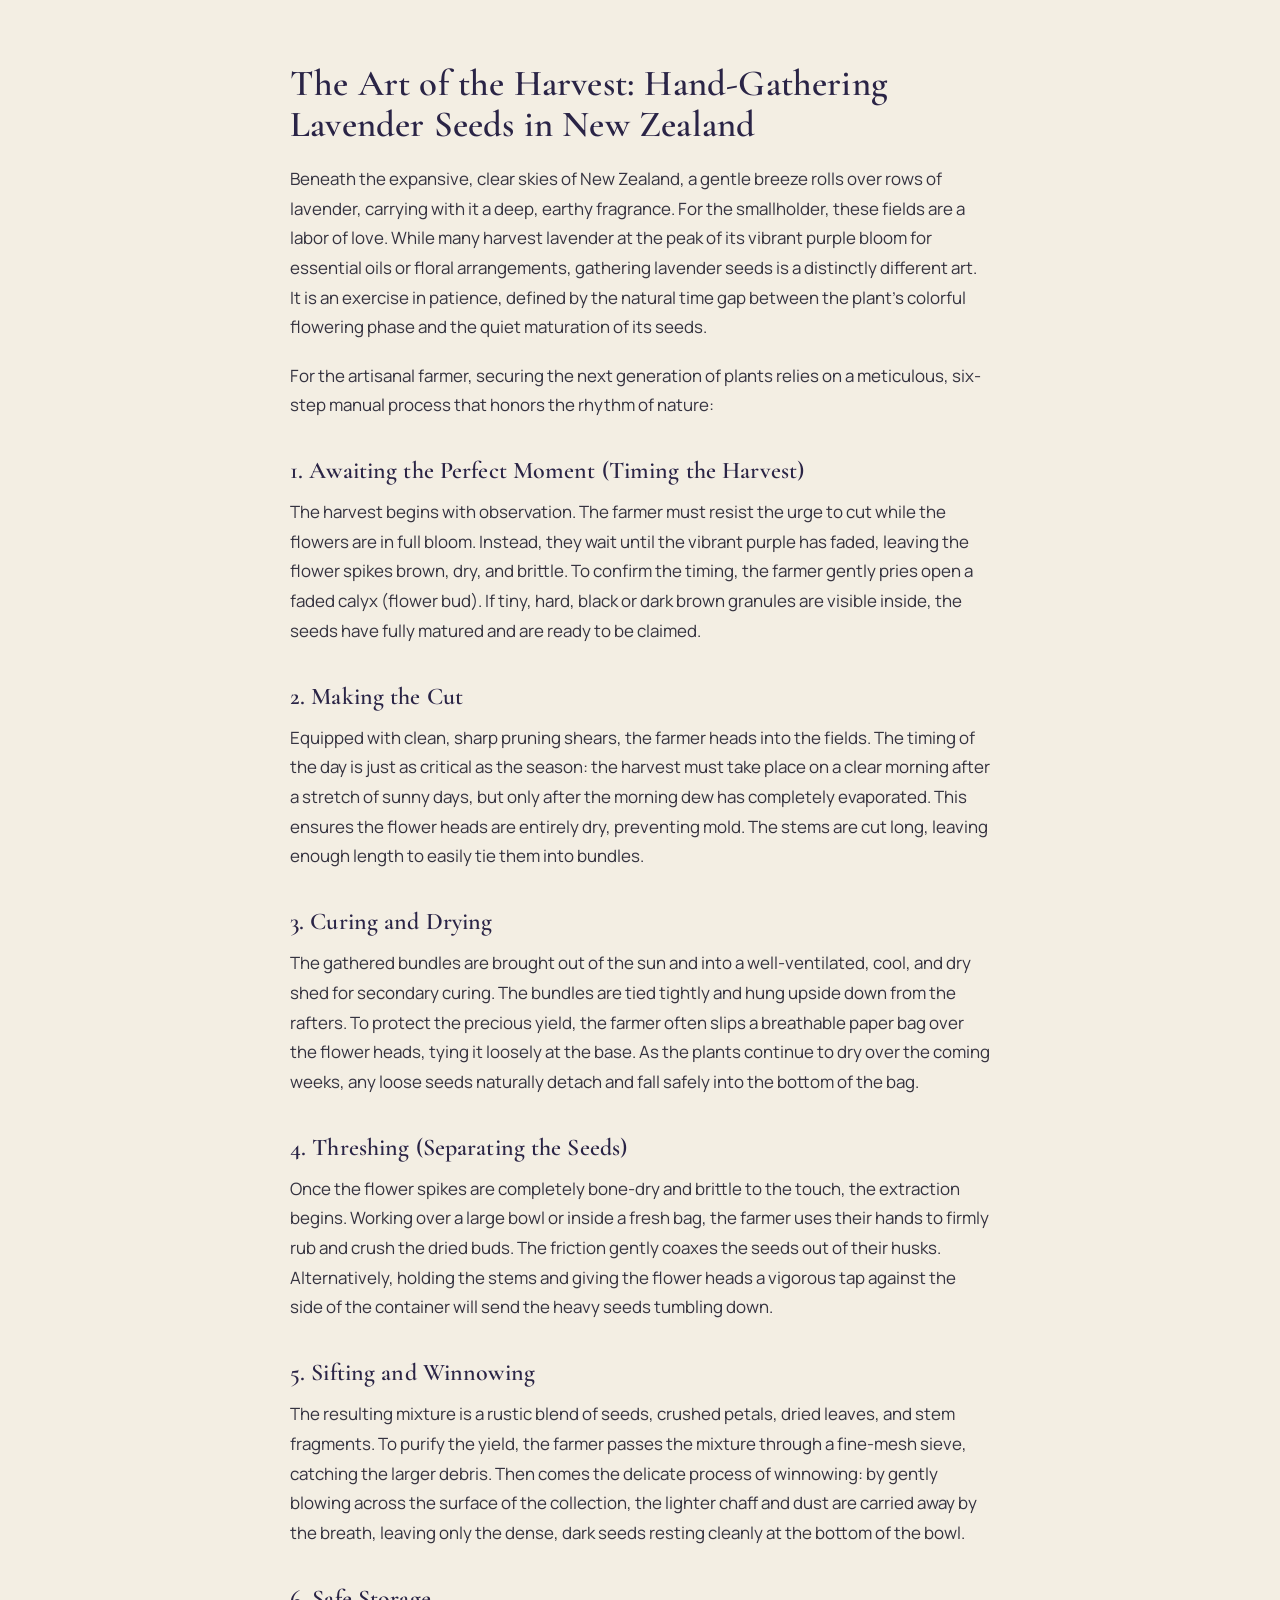
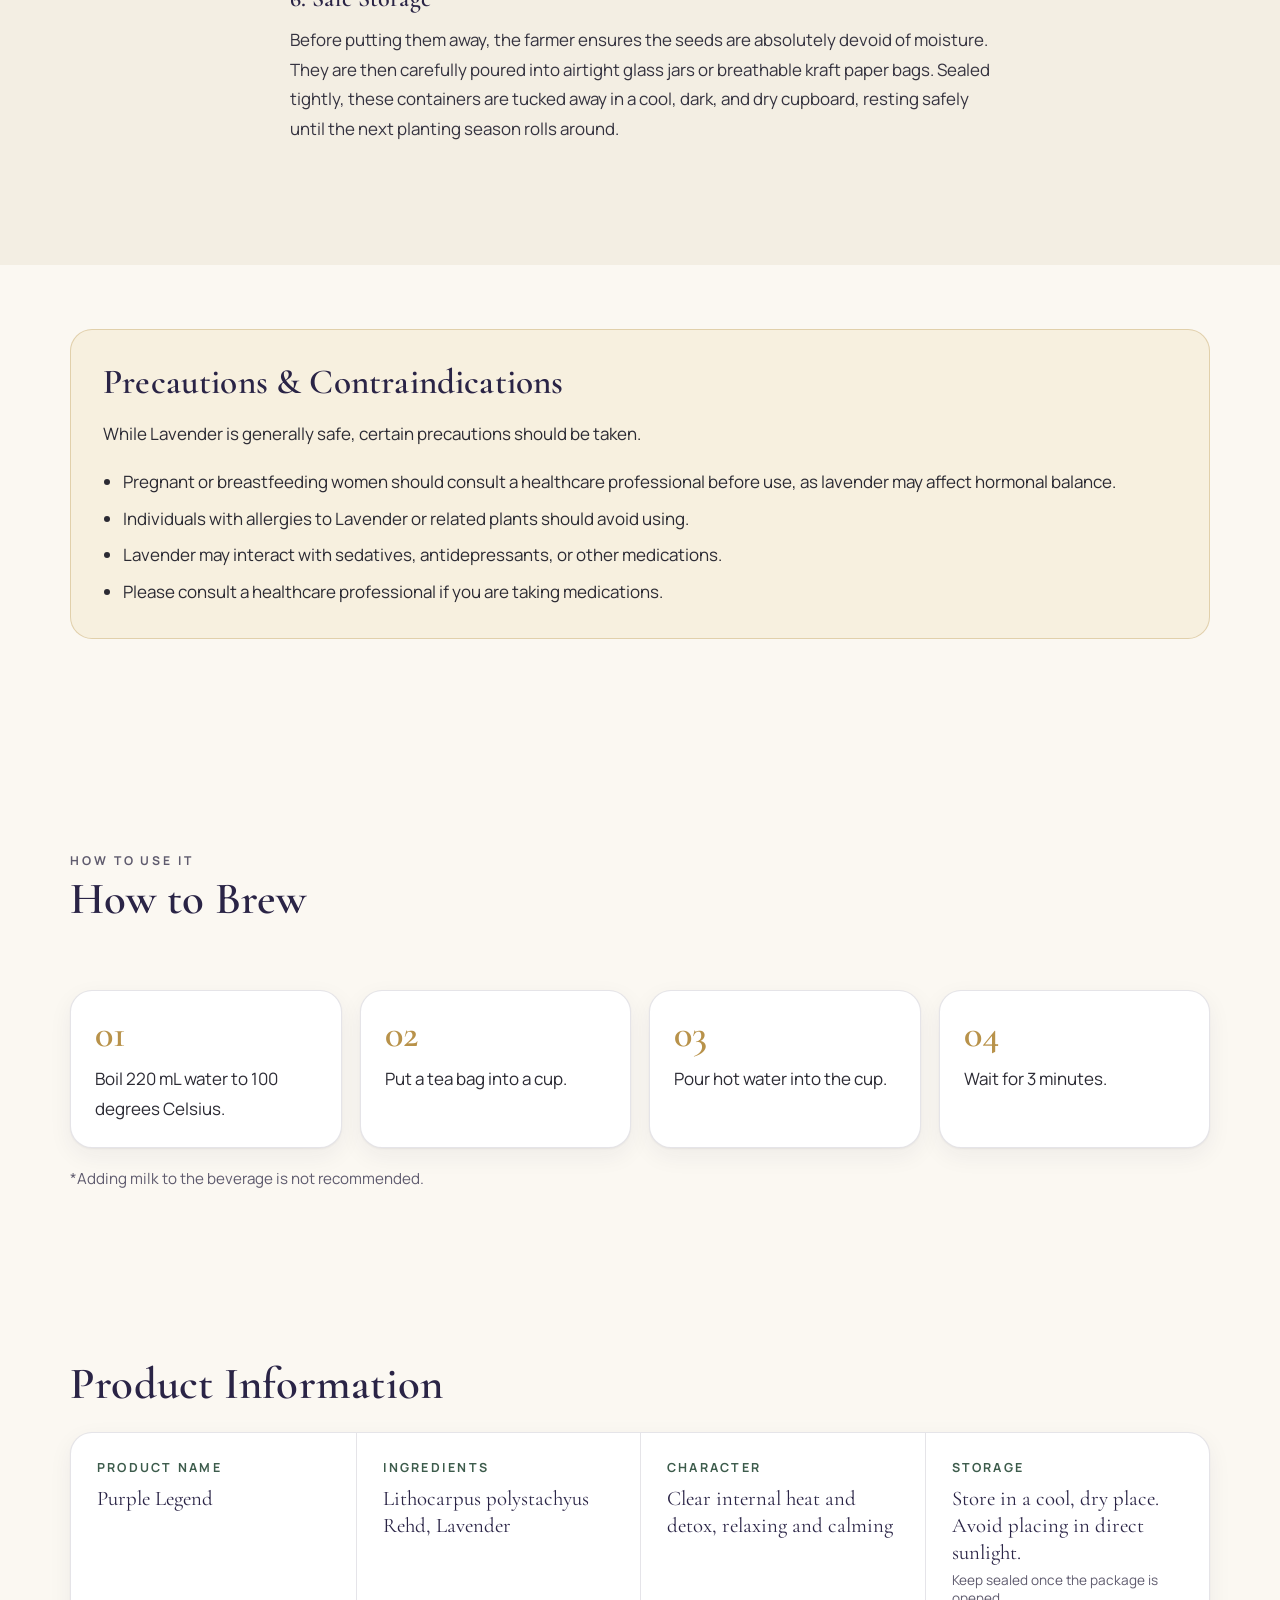
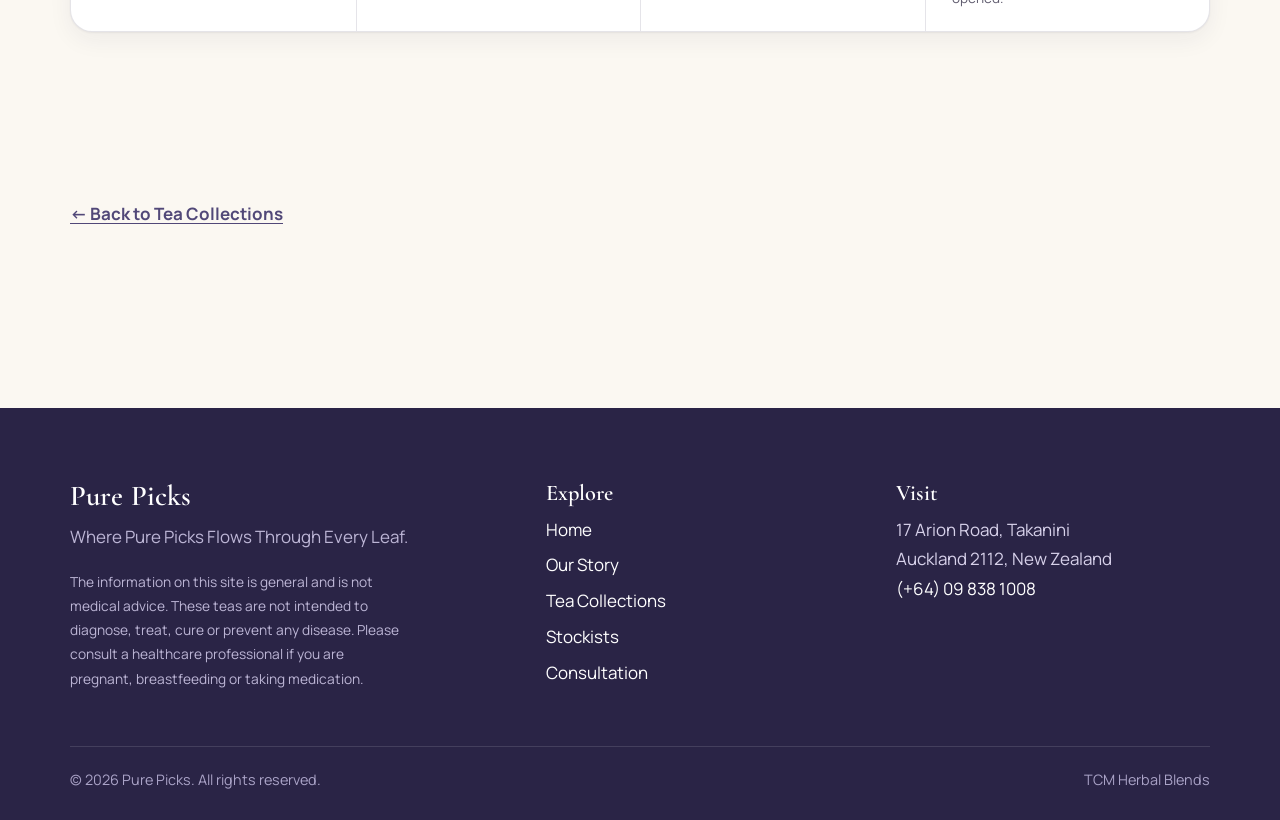
==== commit 7f1f22cf: "Use tea photos on the Lavender and Rosemary pages Replace the illustrated panels on the Lavender and" ====
--- a/tea-collections/lavender-tea/index.html
+++ b/tea-collections/lavender-tea/index.html
@@ -51,8 +51,8 @@
             <a class="btn btn-ghost" href="#benefits">Benefits</a>
           </div>
         </div>
-        <div class="product-art tone-lavender">
-          <img src="../../assets/img/icon-lavender.svg" alt="">
+        <div class="product-art has-photo">
+          <img src="../../assets/img/photo-lavender-tea.jpg" alt="A glass teapot of golden lavender tea, with lavender flowers being sprinkled into it" width="512" height="512">
         </div>
       </div>
     </section>
--- a/assets/css/styles.css
+++ b/assets/css/styles.css
@@ -642,6 +642,22 @@
   filter: drop-shadow(0 16px 30px rgba(42, 36, 70, 0.18));
 }
 
+/* A real photo fills the rounded panel instead of sitting on a tone. */
+.product-art.has-photo {
+  position: relative;
+  display: block;
+  padding: 0;
+  box-shadow: var(--shadow-md);
+}
+.product-art.has-photo img {
+  position: absolute;
+  inset: 0;
+  width: 100%;
+  height: 100%;
+  object-fit: cover;
+  filter: none;
+}
+
 .benefit-grid {
   display: grid;
   gap: 20px;
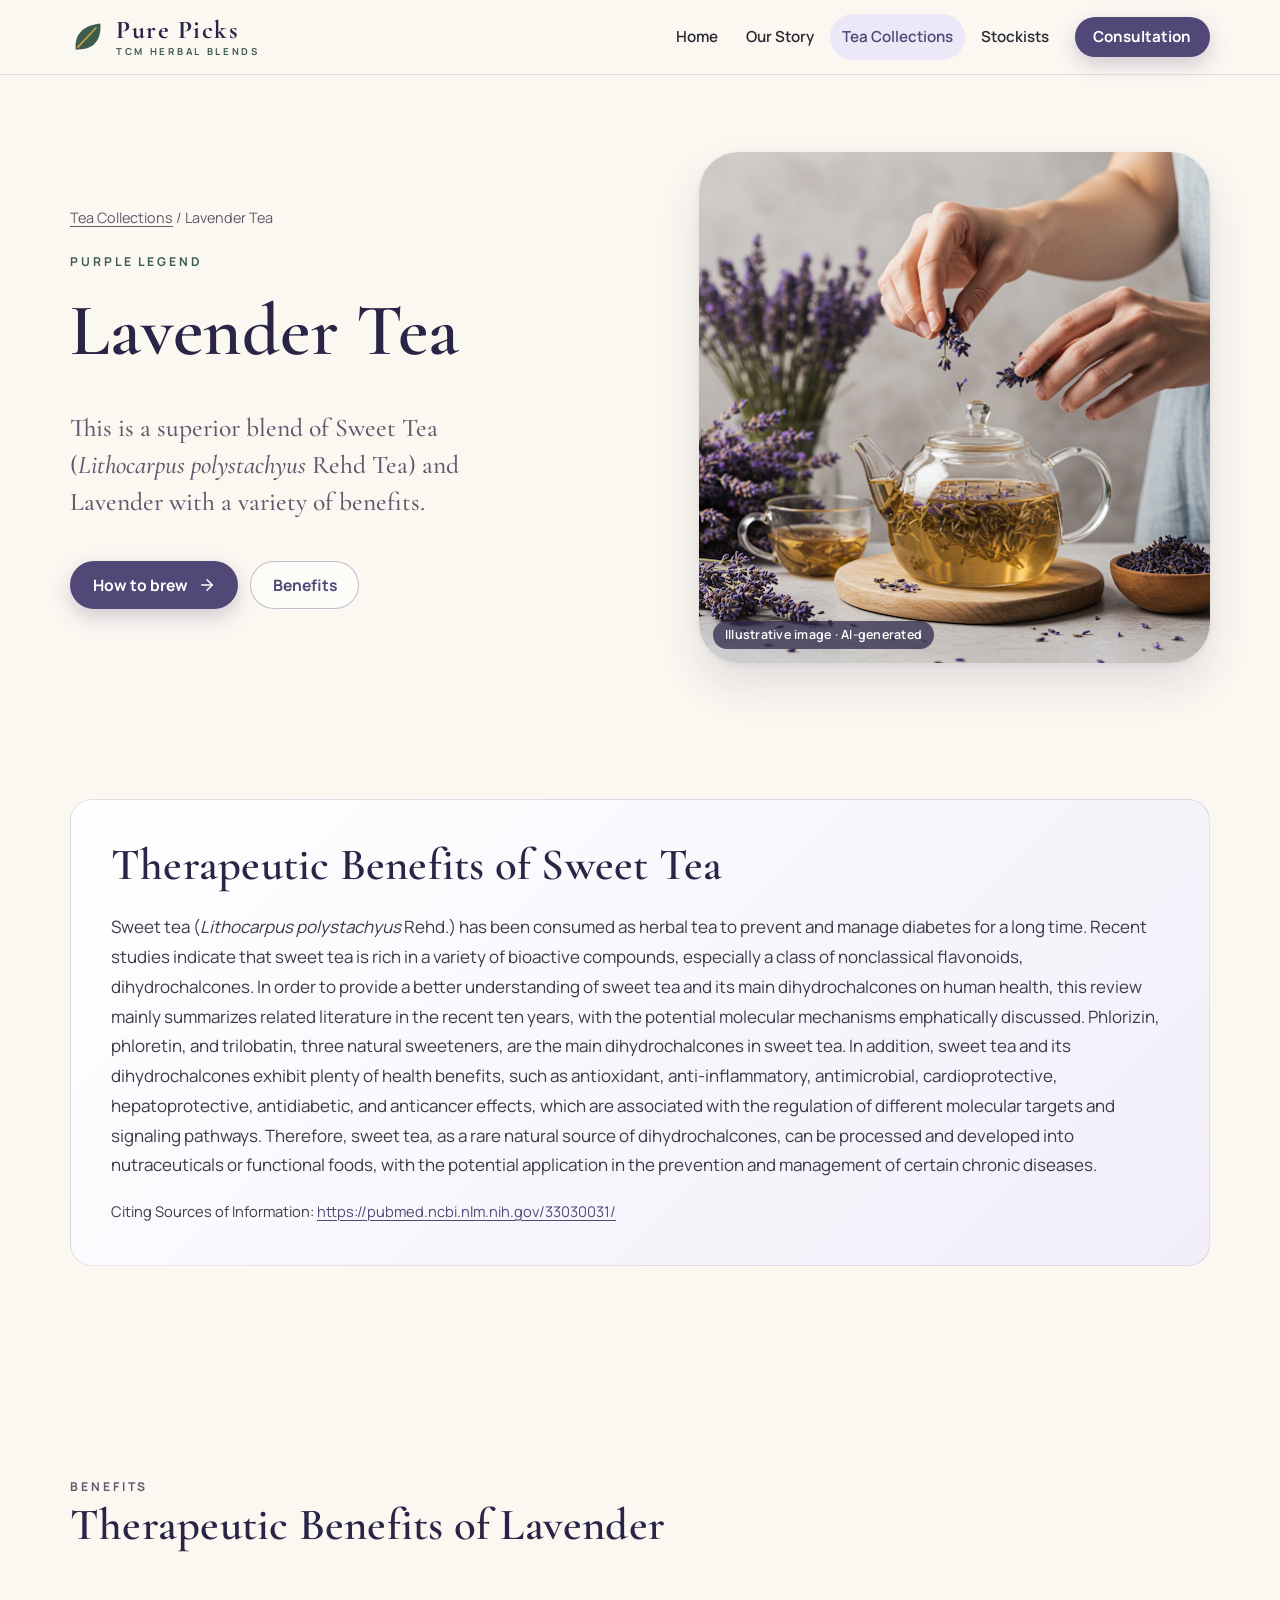
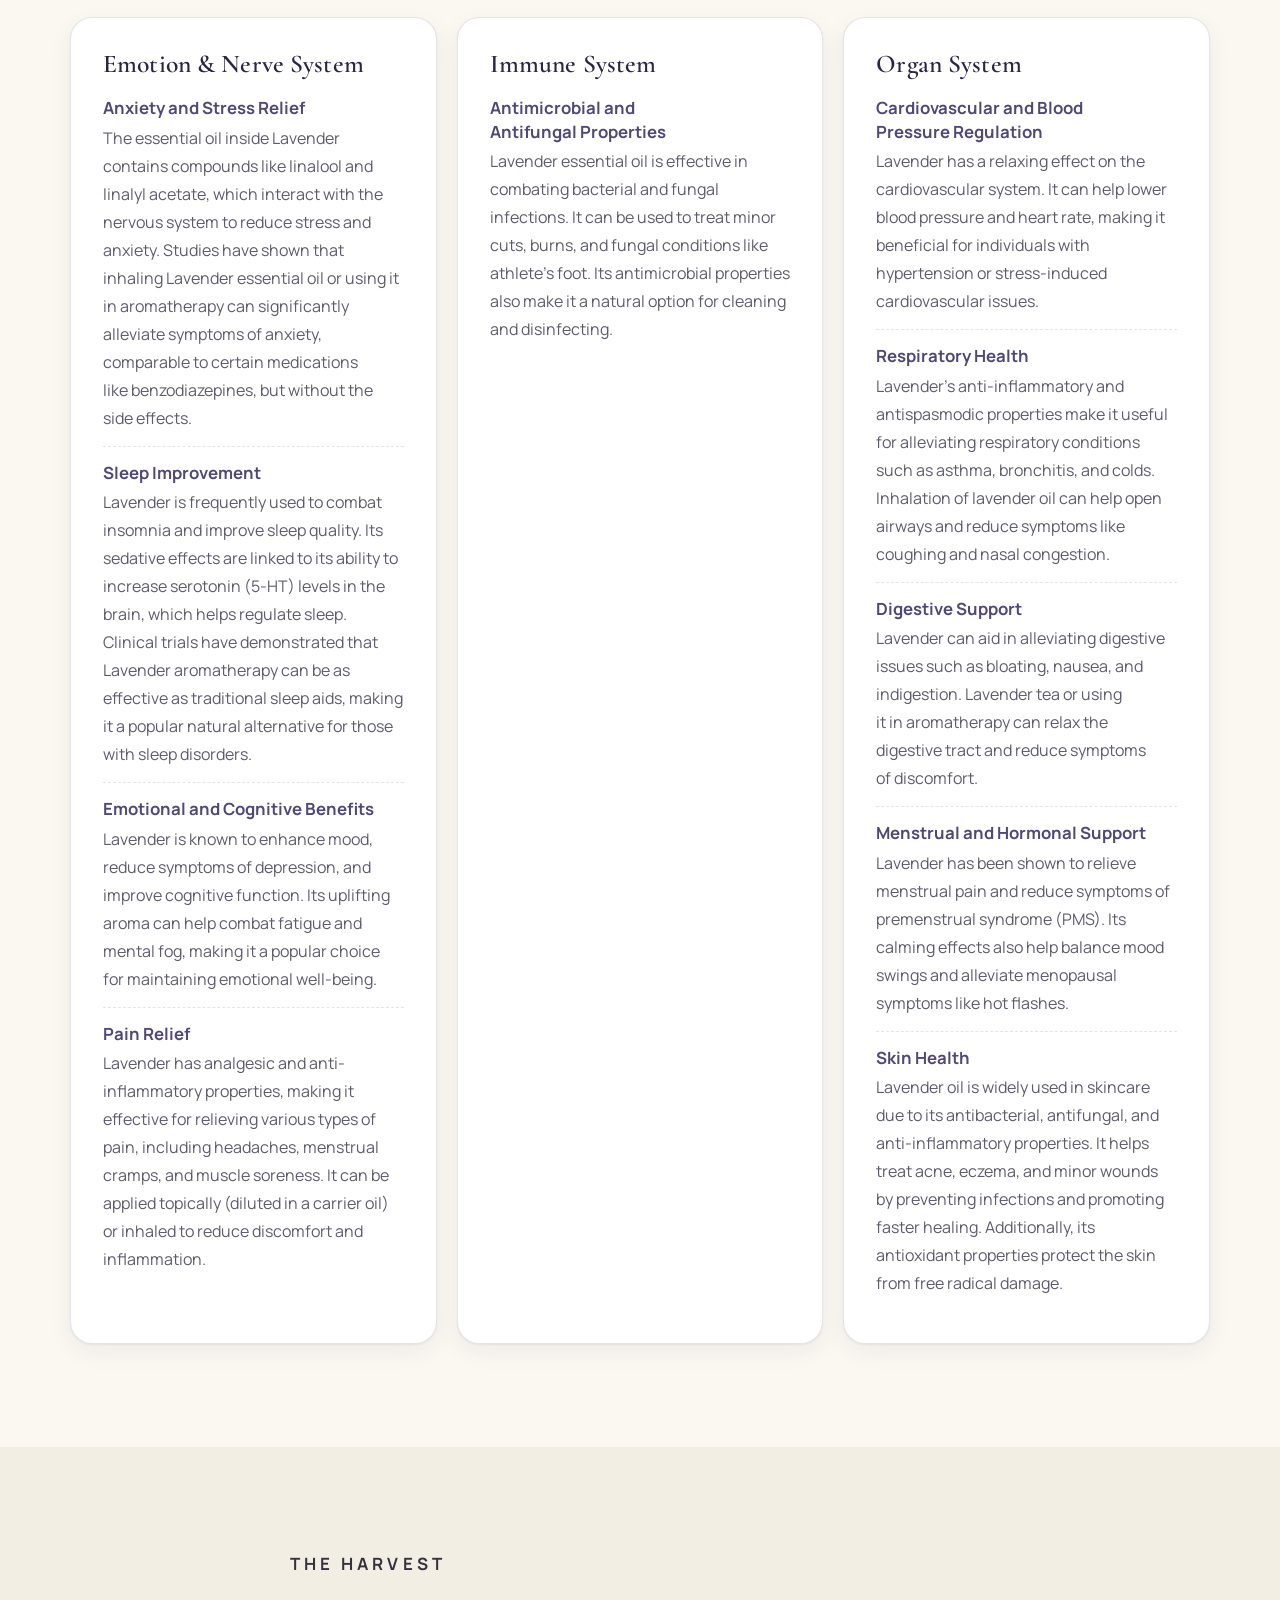
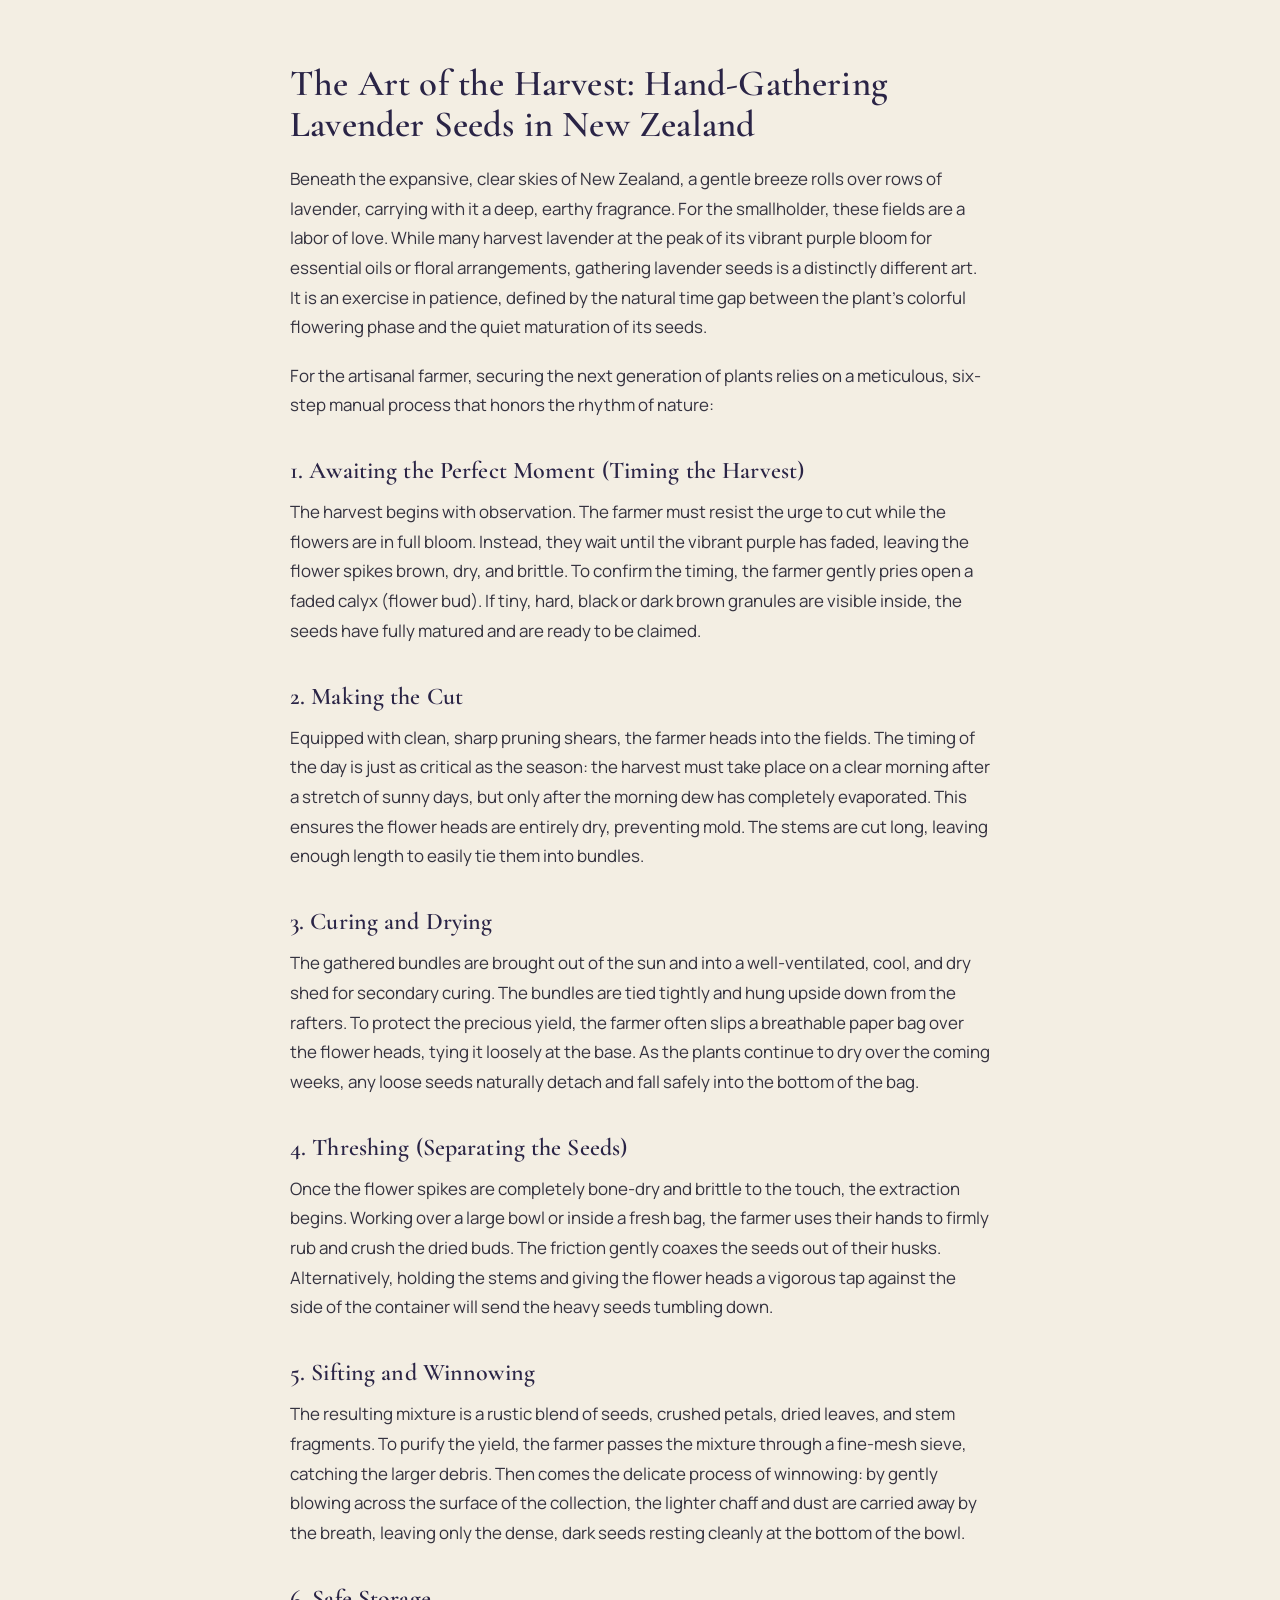
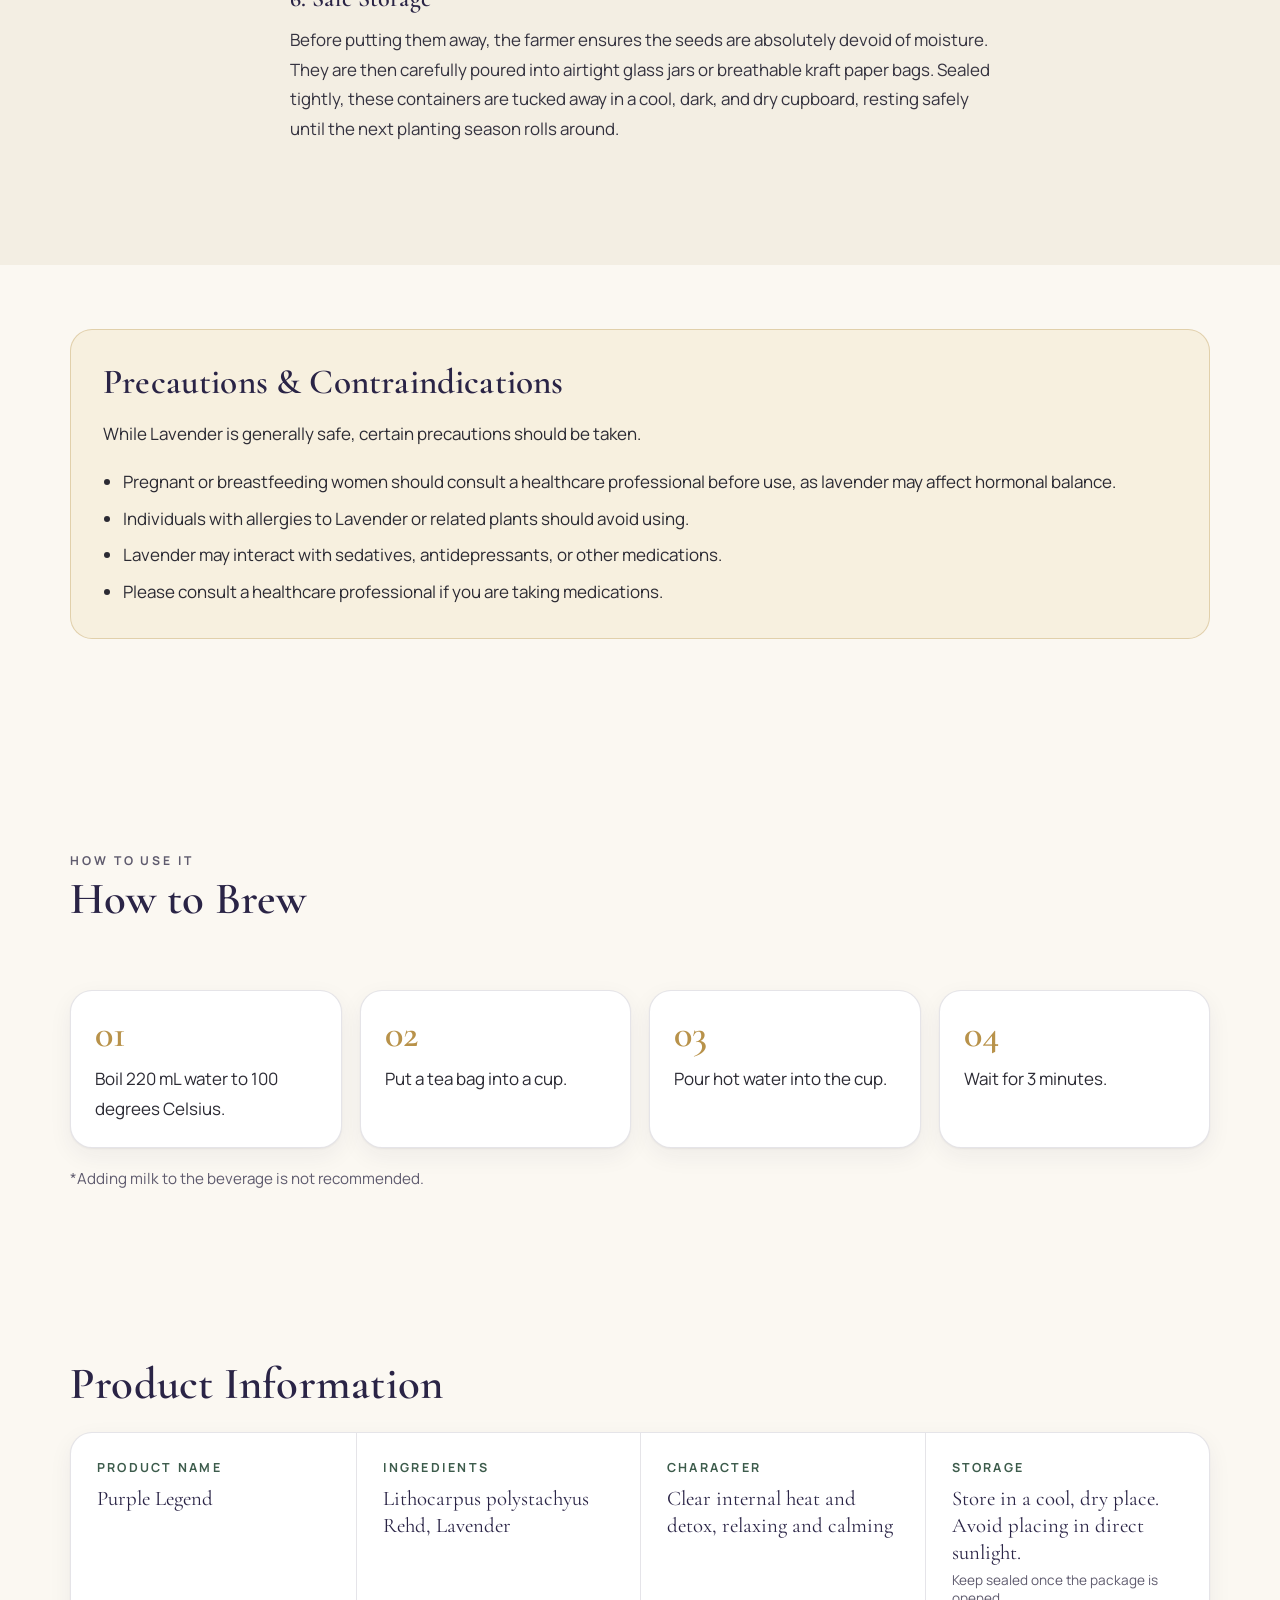
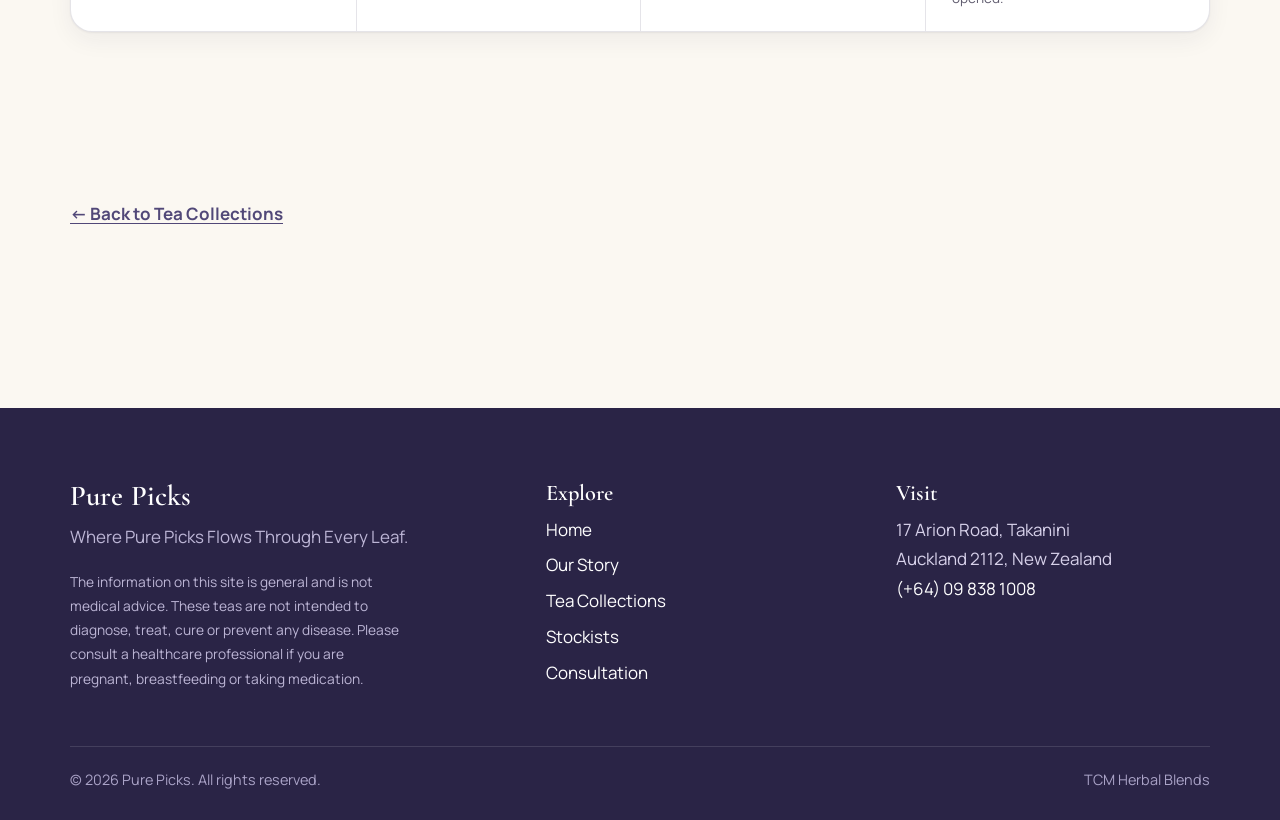
==== commit 2783dd65: "Label the AI-generated tea photos as illustrative The lavender and rosemary photos were generated wi" ====
--- a/tea-collections/lavender-tea/index.html
+++ b/tea-collections/lavender-tea/index.html
@@ -52,7 +52,7 @@
           </div>
         </div>
         <div class="product-art has-photo">
-          <img src="../../assets/img/photo-lavender-tea.jpg" alt="A glass teapot of golden lavender tea, with lavender flowers being sprinkled into it" width="512" height="512">
+          <img src="../../assets/img/photo-lavender-tea.jpg" alt="A glass teapot of golden lavender tea, with lavender flowers being sprinkled into it" width="512" height="512"><span class="photo-note">Illustrative image · AI-generated</span>
         </div>
       </div>
     </section>
--- a/assets/css/styles.css
+++ b/assets/css/styles.css
@@ -658,6 +658,22 @@
   filter: none;
 }
 
+/* Marks the AI-generated photos as illustrative, so they are not read as real product shots. */
+.photo-note {
+  position: absolute;
+  left: 14px;
+  bottom: 14px;
+  z-index: 1;
+  padding: 6px 12px;
+  border-radius: 999px;
+  background: rgba(42, 36, 70, 0.72);
+  color: #fff;
+  font-size: 0.78rem;
+  font-weight: 600;
+  letter-spacing: 0.02em;
+  line-height: 1.3;
+}
+
 .benefit-grid {
   display: grid;
   gap: 20px;
